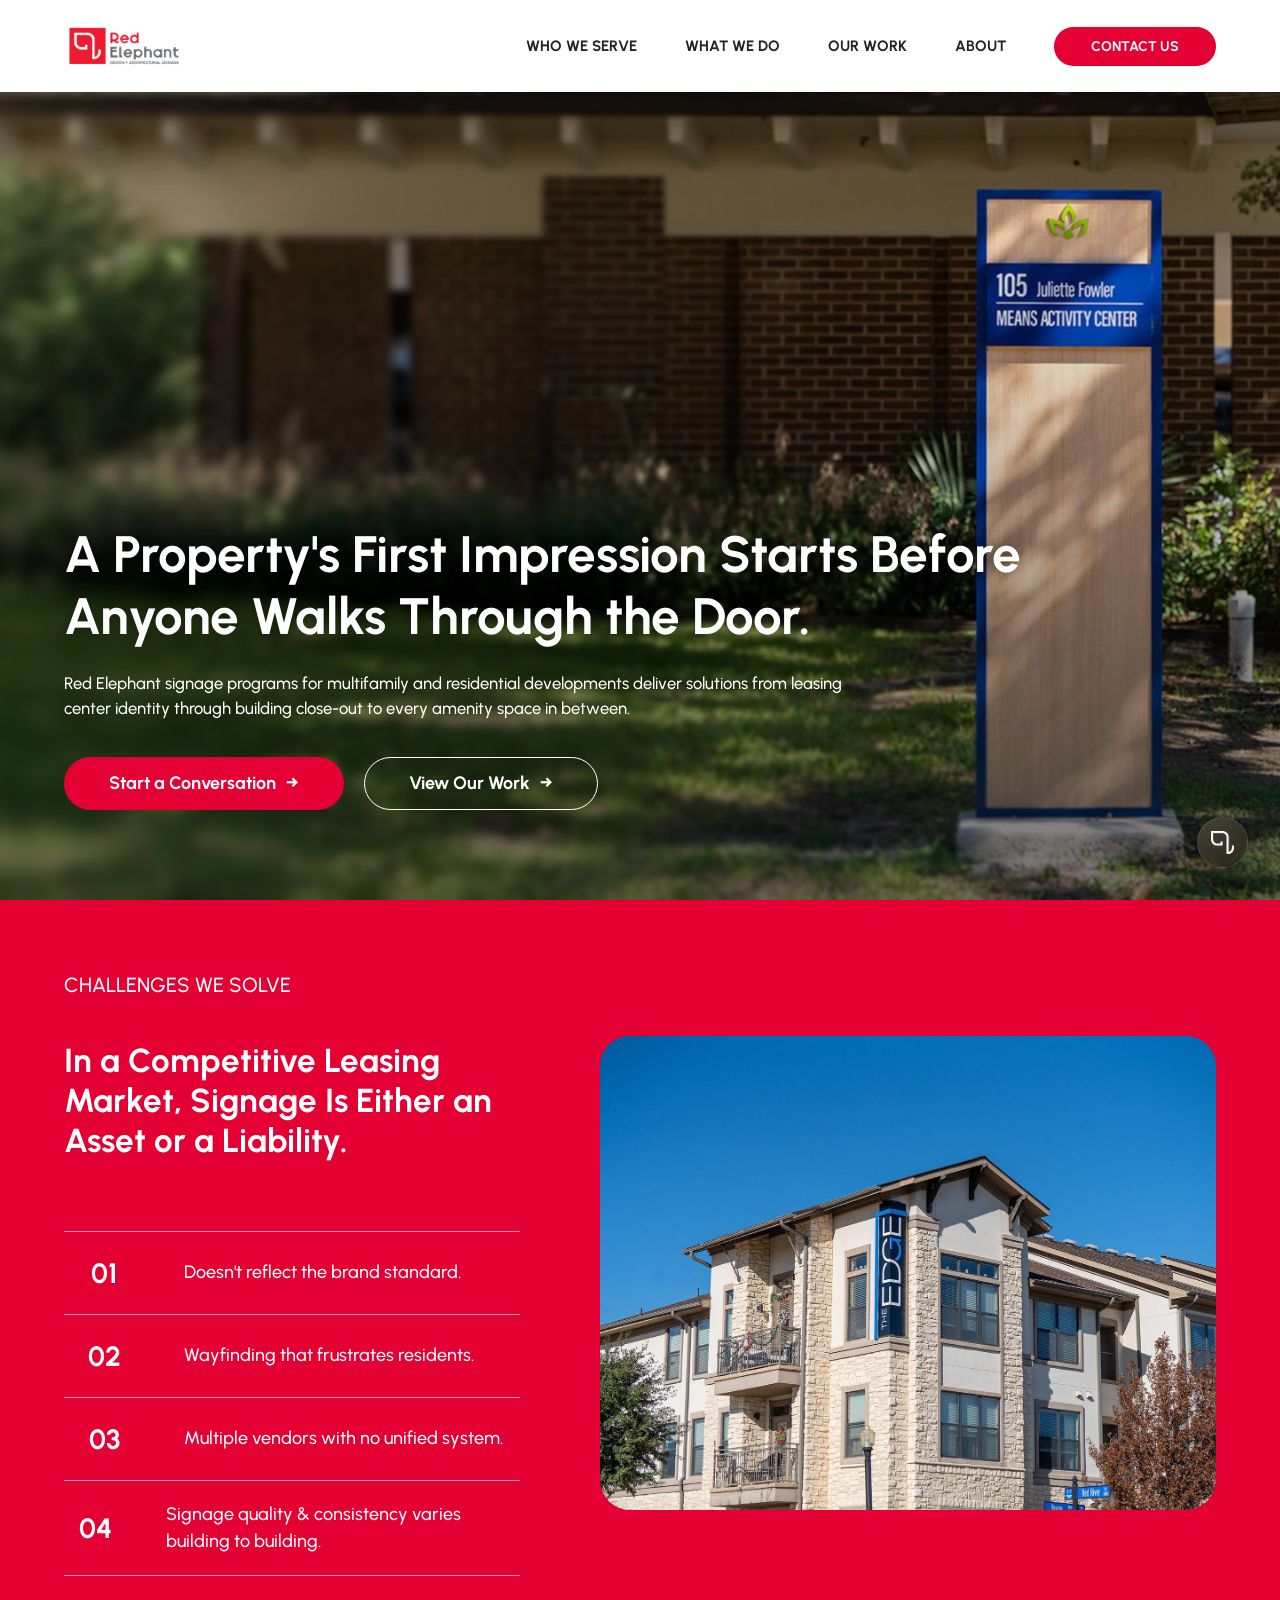
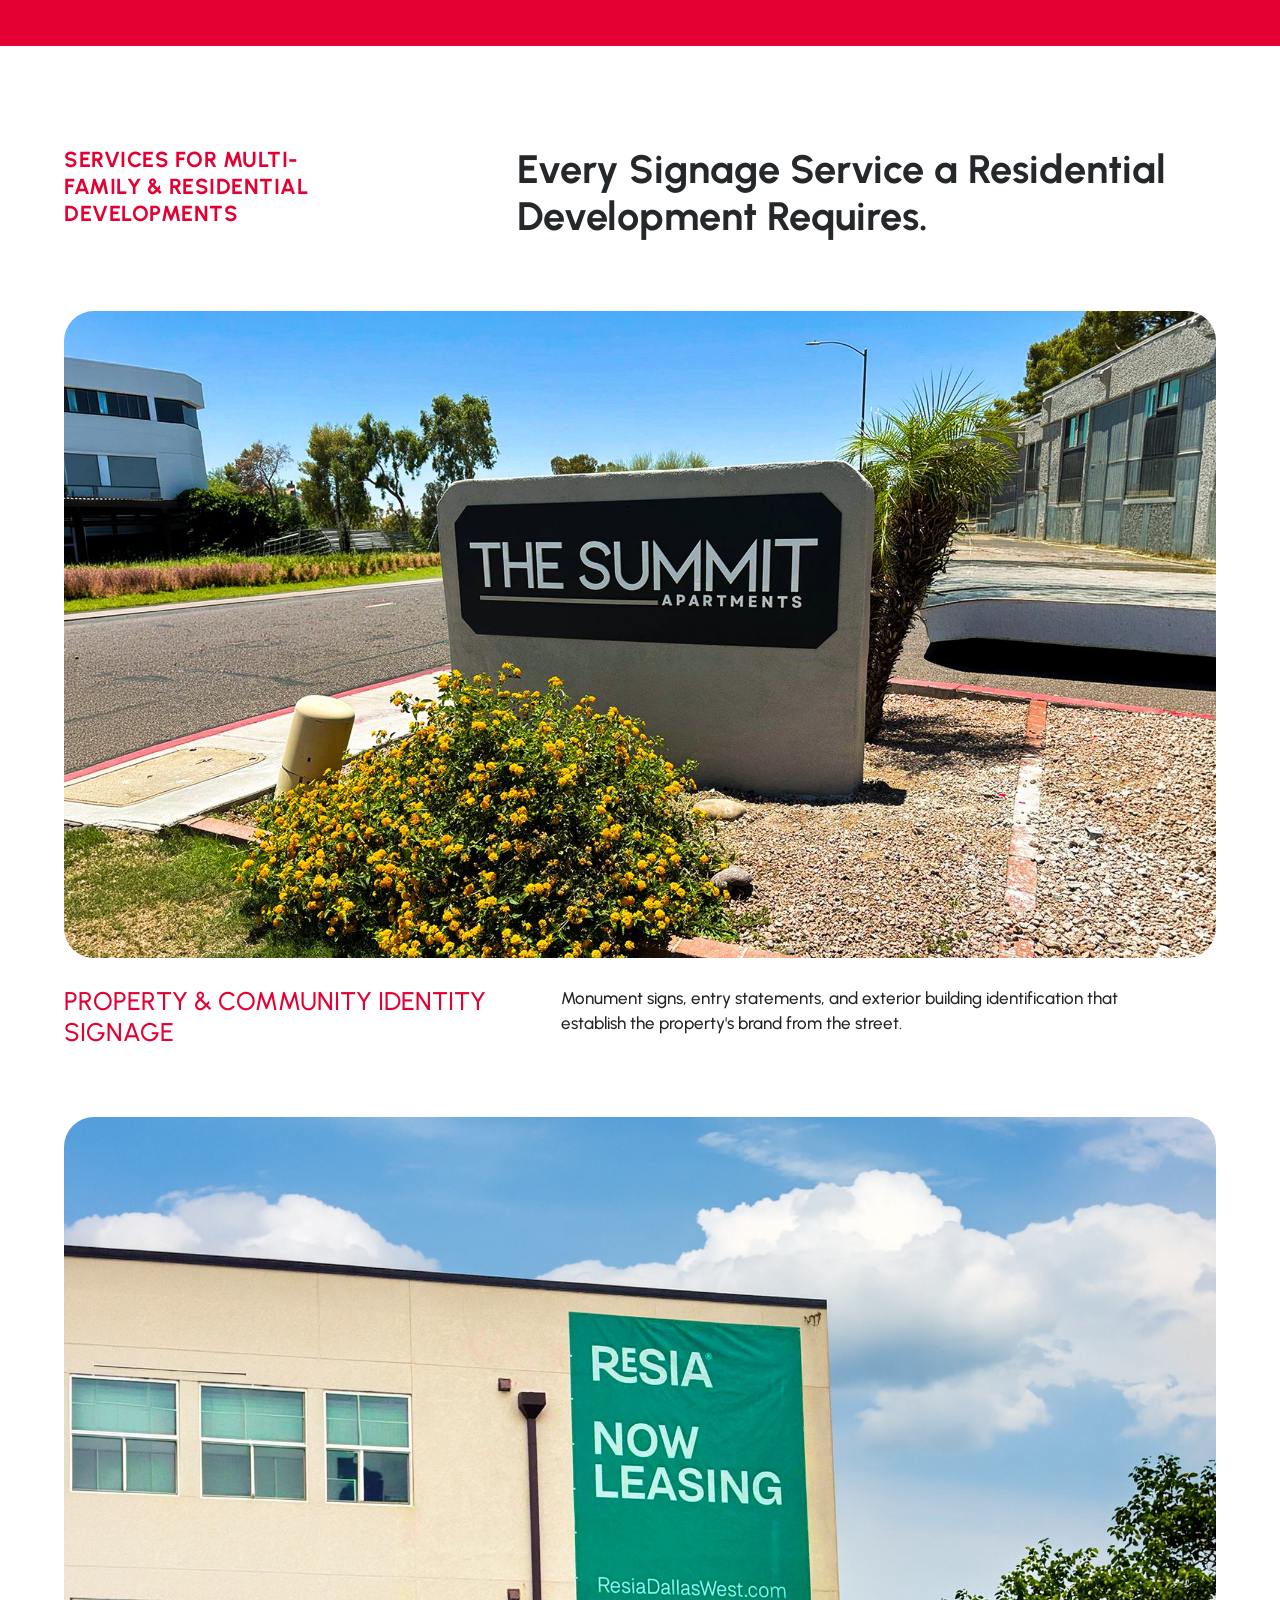
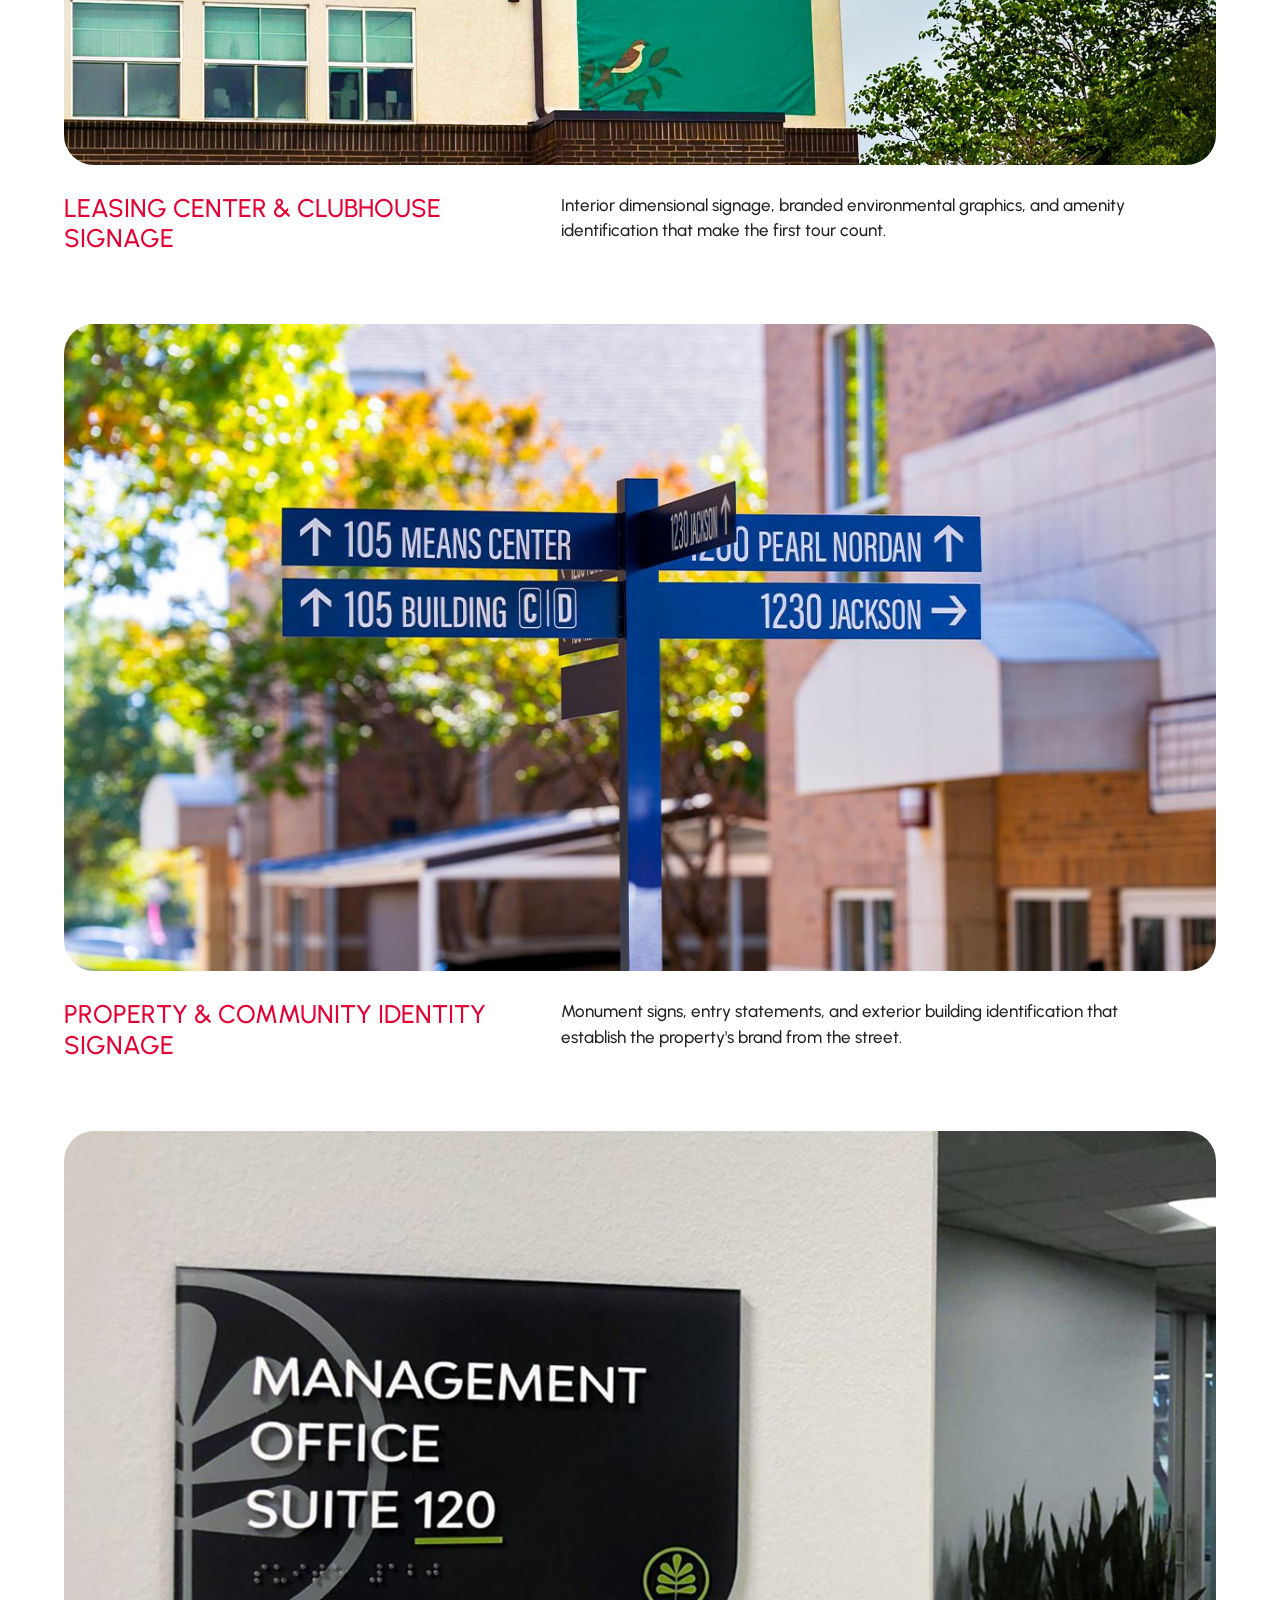
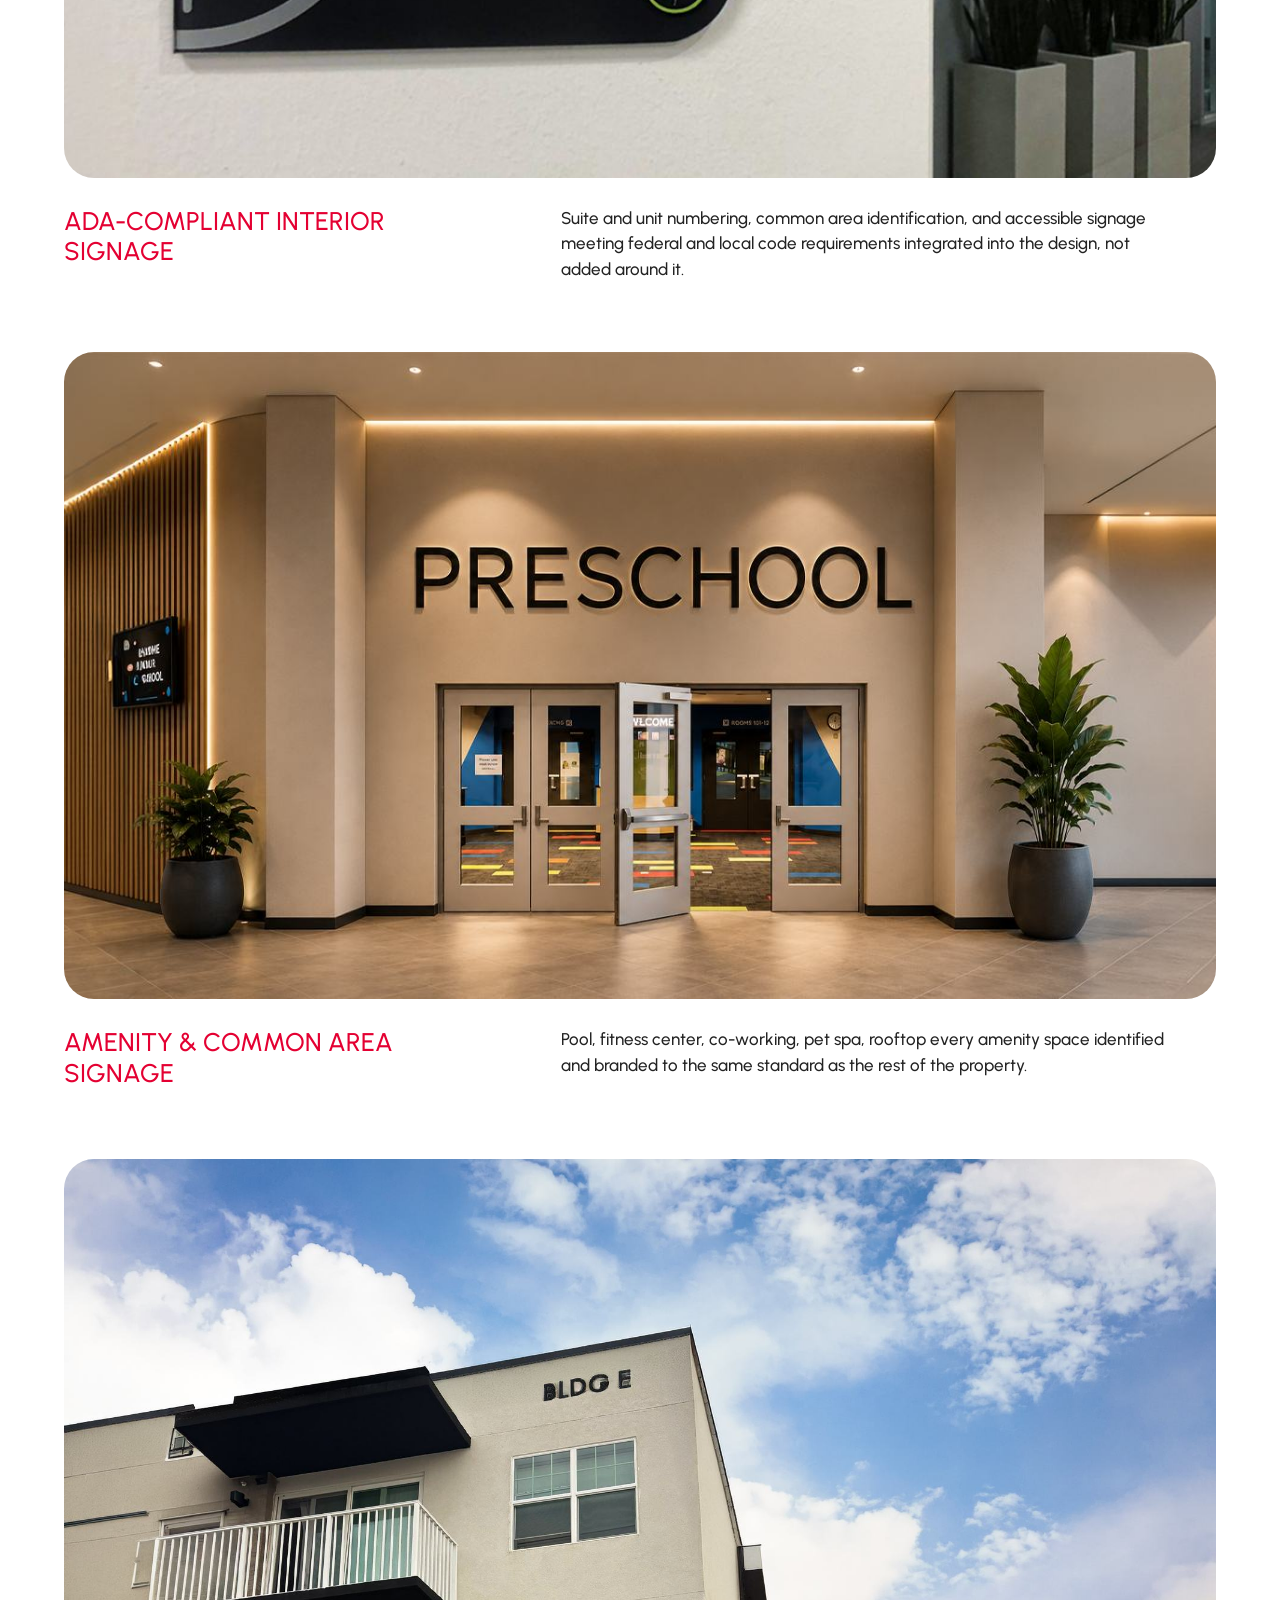
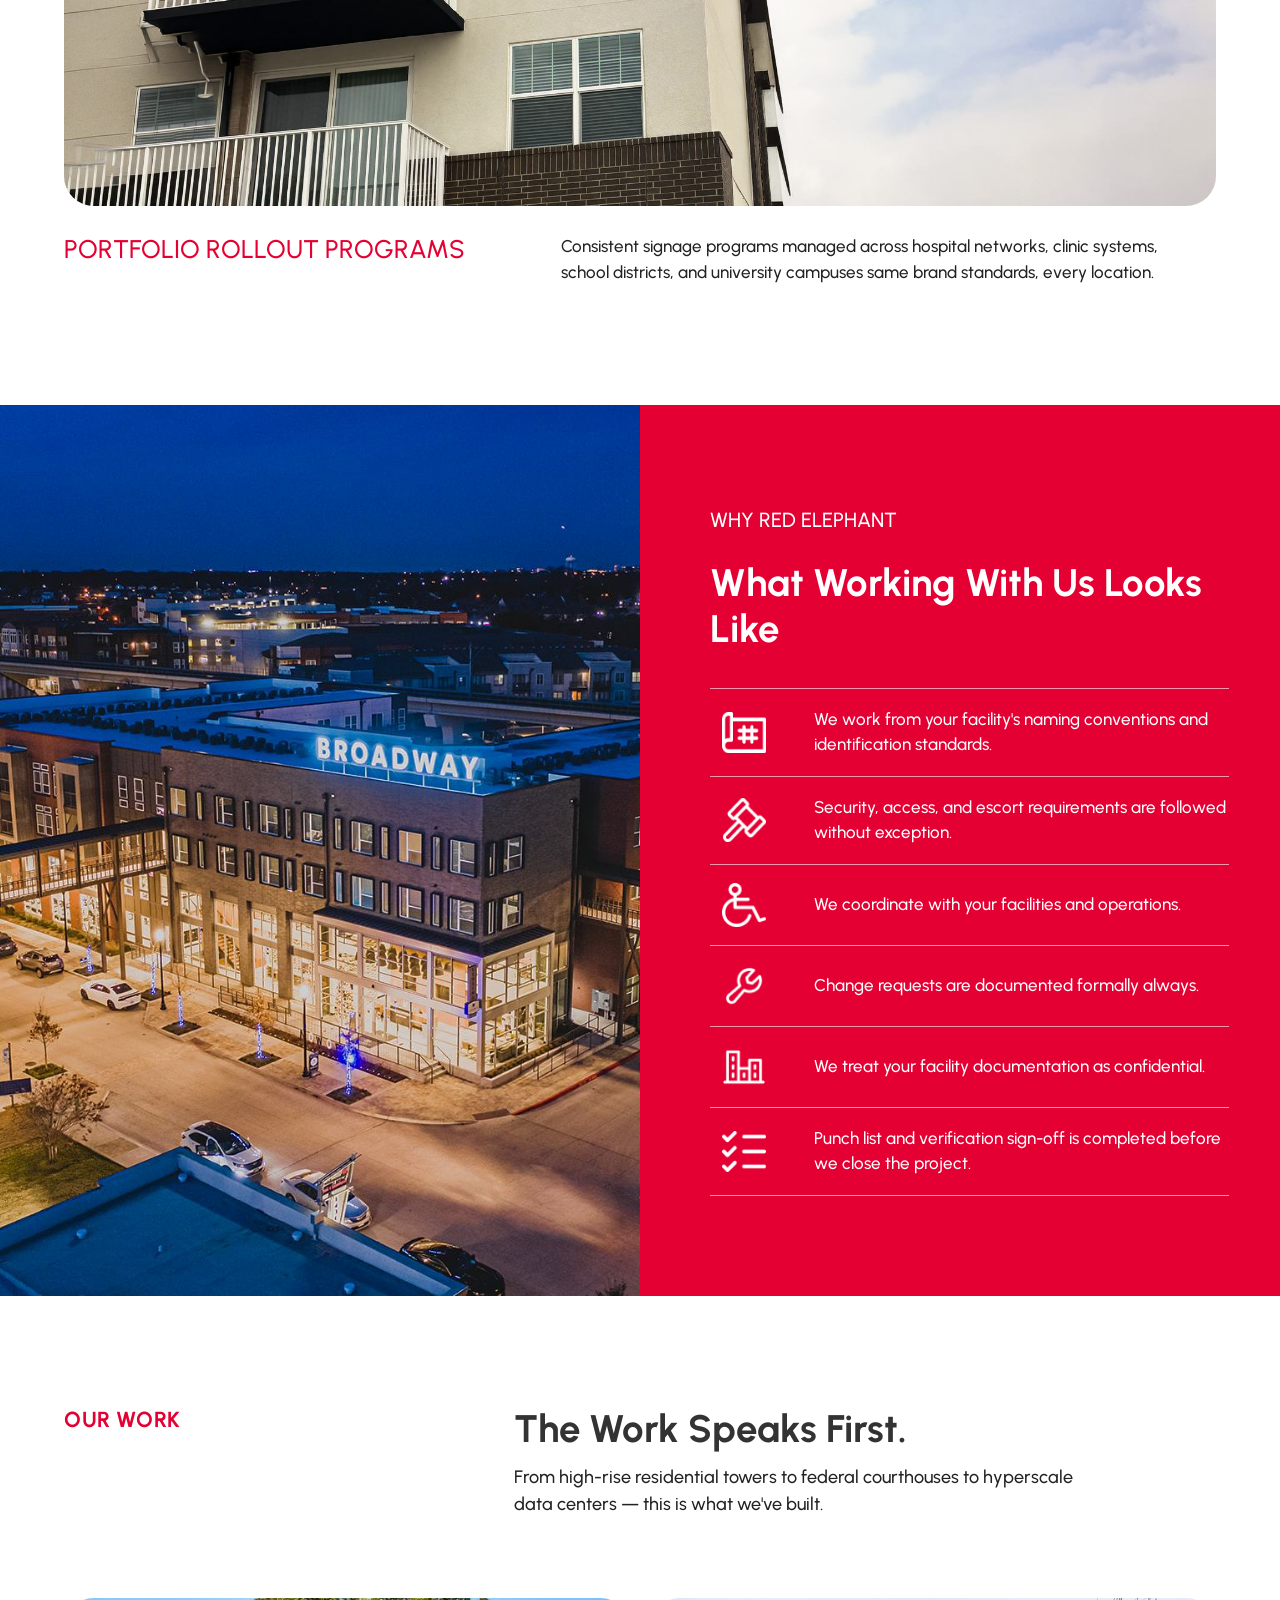
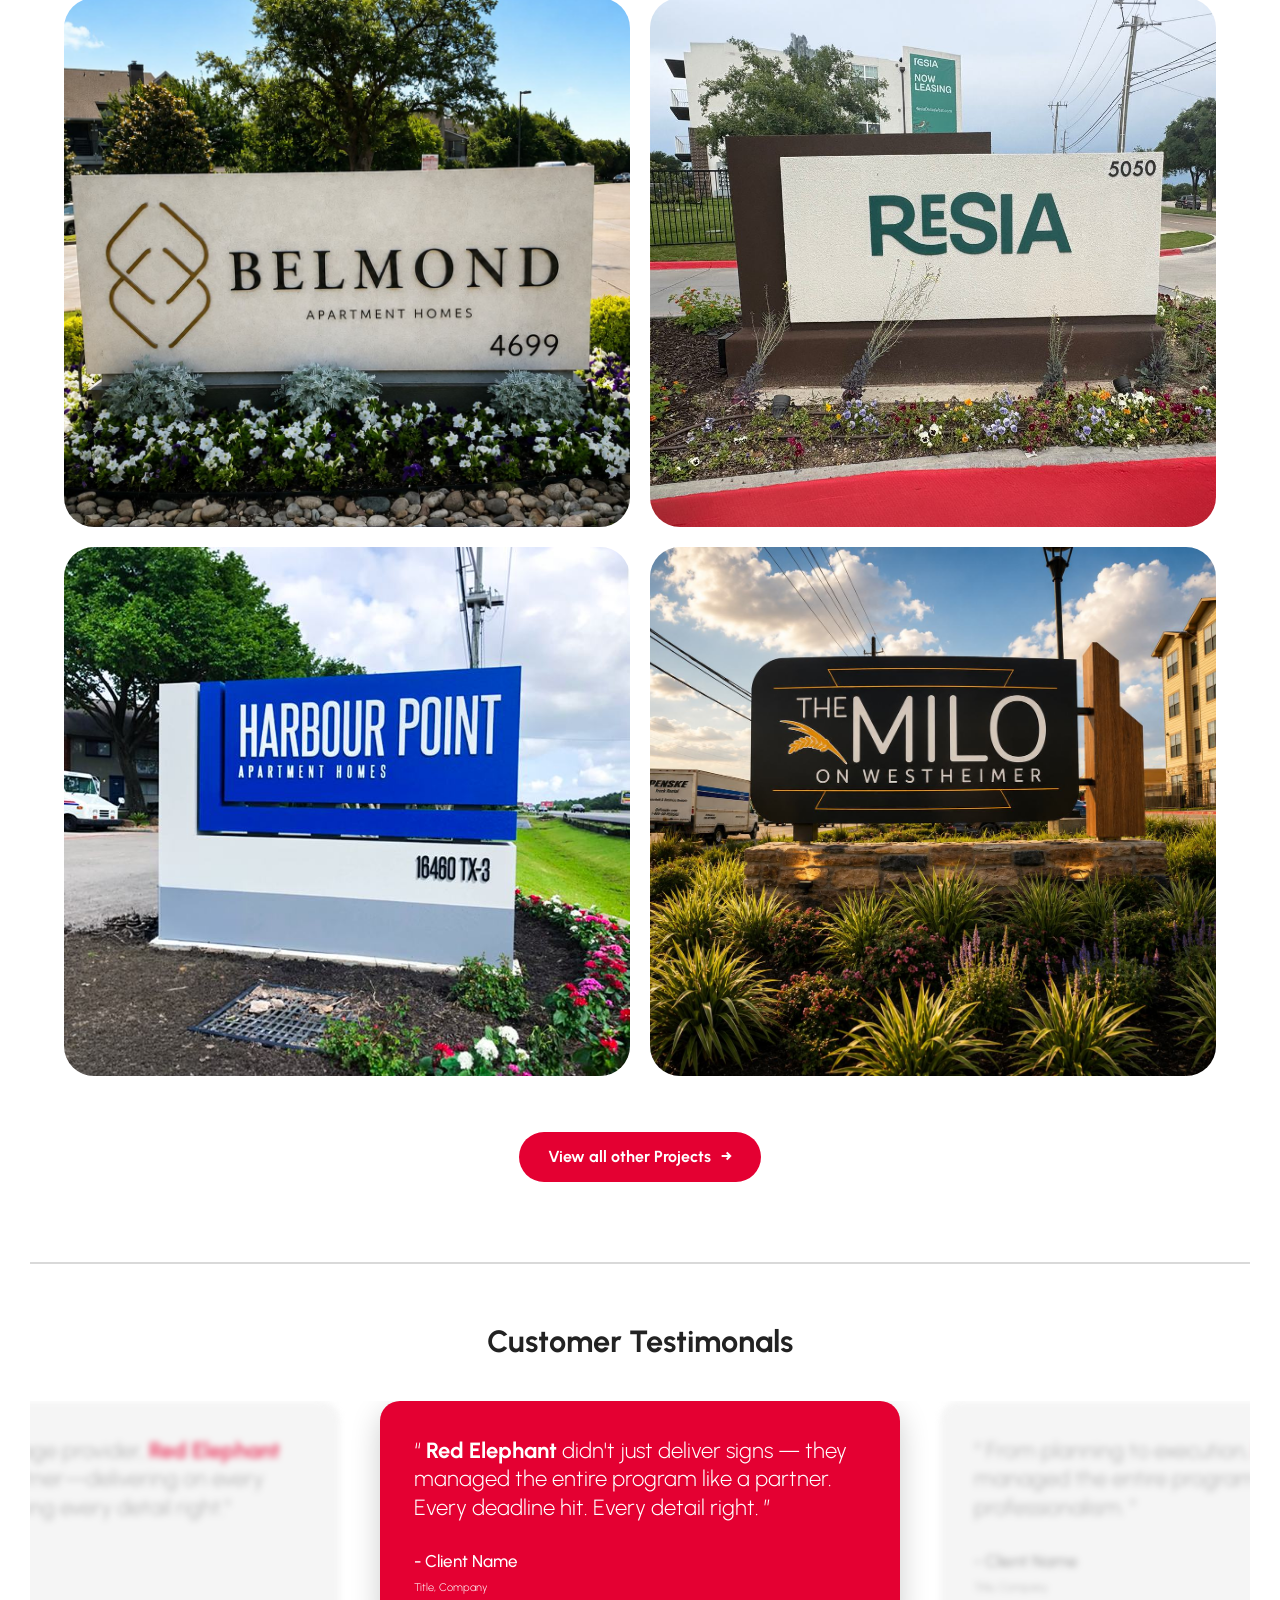
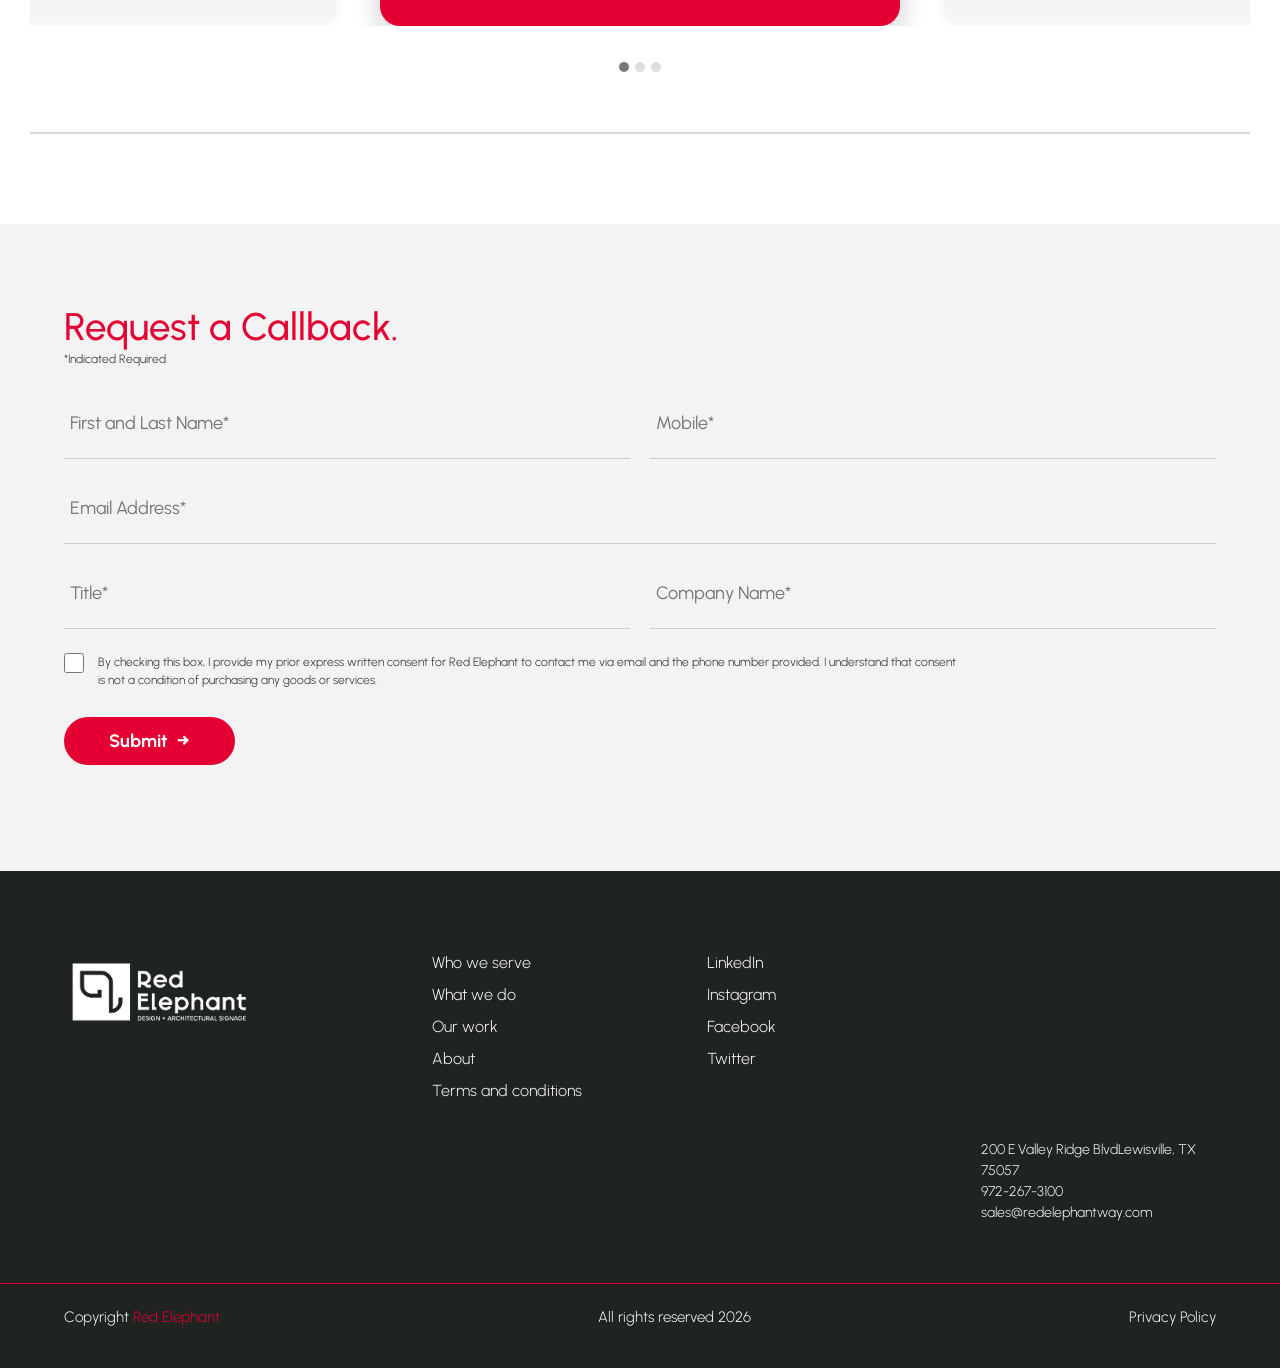
==== multifamily.html @ 4c9f0114 "first commit" ====
<!DOCTYPE html>
<html lang="en">
<head>
    <meta charset="UTF-8">
    <meta name="viewport" content="width=device-width, initial-scale=1.0">
    <title>Multi-Family &amp; Residential Signage | Red Elephant</title>
    <meta name="description" content="Red Elephant signage programs for multifamily and residential developments deliver solutions from leasing center identity through building close-out to every amenity space in between.">
    <link rel="preconnect" href="https://fonts.googleapis.com">
    <link rel="preconnect" href="https://fonts.gstatic.com" crossorigin>
    <!-- Fallback font (used until Urbane files are added in assets/fonts) -->
    <link href="https://fonts.googleapis.com/css2?family=Urbanist:wght@300;400;500;600;700&display=swap" rel="stylesheet">
    <link rel="stylesheet" href="assets/css/style.css">
</head>
<body>

    <!-- Header -->
    <header class="header" id="header">
        <div class="header__inner">
            <a href="multifamily.html" class="header__logo"><img src="assets/images/red_elephant_logo.png" alt="Red Elephant"></a>
            <button class="header__toggle" id="menuToggle" aria-label="Toggle menu" aria-expanded="false"><span></span><span></span><span></span></button>
            <nav class="nav" id="nav">
                <a href="#who-we-serve">Who we serve</a>
                <a href="#what-we-do">What we do</a>
                <a href="#our-work">Our work</a>
                <a href="#about">About</a>
                <a href="#contact" class="btn btn--primary btn--sm">Contact us</a>
            </nav>
        </div>
    </header>

    <main>
        <!-- Hero -->
        <section class="hero" id="who-we-serve">
            <div class="container hero__content">
                <h1>A Property's First Impression Starts Before Anyone Walks Through the Door.</h1>
                <p>Red Elephant signage programs for multifamily and residential developments deliver solutions from leasing center identity through building close-out to every amenity space in between.</p>
                <div class="hero__actions">
                    <a href="#contact" class="btn btn--primary">Start a Conversation <span class="arrow">&rarr;</span></a>
                    <a href="#our-work" class="btn btn--outline">View Our Work <span class="arrow">&rarr;</span></a>
                </div>
            </div>
        </section>

        <!-- Challenges -->
        <section class="challenges" id="about">
            <div class="container challenges__grid">
                <div class="challenges__text">
                    <span class="eyebrow">CHALLENGES WE SOLVE</span>
                    <h2>In a Competitive Leasing Market, Signage Is Either an Asset or a Liability.</h2>
                    <ul class="challenges__list">
                        <li><span>01</span><p>Doesn't reflect the brand standard.</p></li>
                        <li><span>02</span><p>Wayfinding that frustrates residents.</p></li>
                        <li><span>03</span><p>Multiple vendors with no unified system.</p></li>
                        <li><span>04</span><p>Signage quality &amp; consistency varies building to building.</p></li>
                    </ul>
                </div>
                <div class="challenges__img">
                    <img src="assets/images/challenges.jpeg" alt="Residential building with signage">
                </div>
            </div>
        </section>

        <!-- Services -->
        <section class="services" id="what-we-do">
            <div class="container">
                <div class="split-head split-head--services">
                    <span class="eyebrow eyebrow--red">SERVICES FOR MULTI-<br>FAMILY &amp; RESIDENTIAL<br>DEVELOPMENTS</span>
                    <h2>Every Signage Service a Residential<br>Development Requires.</h2>
                </div>

                <div class="services__list">
                    <article class="service">
                        <img src="assets/images/service-identity.jpeg" alt="Property and community identity signage">
                        <div class="service__info">
                            <h3>Property &amp; Community Identity Signage</h3>
                            <p>Monument signs, entry statements, and exterior building identification that establish the property's brand from the street.</p>
                        </div>
                    </article>
                    <article class="service">
                        <img src="assets/images/service-leasing.jpeg" alt="Leasing center and clubhouse signage">
                        <div class="service__info">
                            <h3>Leasing Center &amp; Clubhouse Signage</h3>
                            <p>Interior dimensional signage, branded environmental graphics, and amenity identification that make the first tour count.</p>
                        </div>
                    </article>
                    <article class="service">
                        <img src="assets/images/service-wayfinding.jpeg" alt="Wayfinding signage">
                        <div class="service__info">
                            <h3>Property &amp; Community Identity Signage</h3>
                            <p>Monument signs, entry statements, and exterior building identification that establish the property's brand from the street.</p>
                        </div>
                    </article>
                    <article class="service">
                        <img src="assets/images/service-ada.jpeg" alt="ADA-compliant interior signage">
                        <div class="service__info">
                            <h3>ADA-Compliant Interior Signage</h3>
                            <p>Suite and unit numbering, common area identification, and accessible signage meeting federal and local code requirements integrated into the design, not added around it.</p>
                        </div>
                    </article>
                    <article class="service">
                        <img src="assets/images/service-amenity.jpeg" alt="Amenity and common area signage">
                        <div class="service__info">
                            <h3>Amenity &amp; Common Area Signage</h3>
                            <p>Pool, fitness center, co-working, pet spa, rooftop every amenity space identified and branded to the same standard as the rest of the property.</p>
                        </div>
                    </article>
                    <article class="service">
                        <img src="assets/images/service-portfolio.jpeg" alt="Portfolio rollout programs">
                        <div class="service__info">
                            <h3>Portfolio Rollout Programs</h3>
                            <p>Consistent signage programs managed across hospital networks, clinic systems, school districts, and university campuses same brand standards, every location.</p>
                        </div>
                    </article>
                </div>
            </div>
        </section>

        <!-- Why Red Elephant -->
        <section class="why">
            <div class="why__img"><img src="assets/images/why-broadway.jpeg" alt="Broadway building at night"></div>
            <div class="why__content">
                <span class="eyebrow">WHY RED ELEPHANT</span>
                <h2>What Working With Us Looks Like</h2>
                <ul class="why__list">
                    <li>
                        <img src="assets/images/why_red_elephant/01_why_identification.png" alt="" class="why__icon">
                        <p>We work from your facility's naming conventions and identification standards.</p>
                    </li>
                    <li>
                        <img src="assets/images/why_red_elephant/02_why_security.png" alt="" class="why__icon">
                        <p>Security, access, and escort requirements are followed without exception.</p>
                    </li>
                    <li>
                        <img src="assets/images/why_red_elephant/03_why_coordinates.png" alt="" class="why__icon">
                        <p>We coordinate with your facilities and operations.</p>
                    </li>
                    <li>
                        <img src="assets/images/why_red_elephant/04_why_request.png" alt="" class="why__icon">
                        <p>Change requests are documented formally always.</p>
                    </li>
                    <li>
                        <img src="assets/images/why_red_elephant/05_why_confidential.png" alt="" class="why__icon">
                        <p>We treat your facility documentation as confidential.</p>
                    </li>
                    <li>
                        <img src="assets/images/why_red_elephant/06_why_list.png" alt="" class="why__icon">
                        <p>Punch list and verification sign-off is completed before we close the project.</p>
                    </li>
                </ul>
            </div>
        </section>

        <!-- Our Work -->
        <section class="work" id="our-work">
            <div class="container">
                <div class="split-head split-head--work">
                    <span class="eyebrow eyebrow--red">OUR WORK</span>
                    <div>
                        <h2>The Work Speaks First.</h2>
                        <p>From high-rise residential towers to federal courthouses to hyperscale data centers — this is what we've built.</p>
                    </div>
                </div>
                <div class="work__grid">
                    <img src="assets/images/work-belmond.jpeg" alt="Belmond Apartment Homes sign">
                    <img src="assets/images/work-resia.jpeg" alt="Resia monument sign">
                    <img src="assets/images/work-harbour-point.jpeg" alt="Harbour Point Apartment Homes sign">
                    <img src="assets/images/work-milo.jpeg" alt="The Milo on Westheimer sign">
                </div>
                <div class="center"><a href="#" class="btn btn--primary btn--sm">View all other Projects <span class="arrow">&rarr;</span></a></div>
            </div>
        </section>

        <!-- Testimonials -->
        <section class="testimonials">
            <div class="container">
                <h2>Customer Testimonals</h2>
            </div>
            <div class="slider" id="slider">
                <div class="slider__track" id="sliderTrack">
                    <div class="slide">
                        <p>“ <strong>Red Elephant</strong> didn't just deliver signs — they managed the entire program like a partner. Every deadline hit. Every detail right. ”</p>
                        <span class="slide__name">- Client Name</span><small>Title, Company</small>
                    </div>
                    <div class="slide">
                        <p>“ From planning to execution, <strong>Red Elephant</strong> managed the entire program with exceptional professionalism. ”</p>
                        <span class="slide__name">- Client Name</span><small>Title, Company</small>
                    </div>
                    <div class="slide">
                        <p>"More than a signage provider, <strong>Red Elephant</strong> was a trusted partner—delivering on every deadline and getting every detail right."</p>
                        <span class="slide__name">- Client Name</span><small>Title, Company</small>
                    </div>
                </div>
            </div>
            <div class="dots" id="dots"></div>
        </section>

        <!-- Contact -->
        <section class="contact" id="contact">
            <div class="container">
                <h2>Request a Callback.</h2>
                <small>*Indicated Required</small>
                <form id="callbackForm" novalidate>
                    <div class="field"><input type="text" name="name" placeholder="First and Last Name*" required></div>
                    <div class="field"><input type="tel" name="mobile" placeholder="Mobile*" required></div>
                    <div class="field field--full"><input type="email" name="email" placeholder="Email Address*" required></div>
                    <div class="field"><input type="text" name="title" placeholder="Title*" required></div>
                    <div class="field"><input type="text" name="company" placeholder="Company Name*" required></div>
                    <label class="consent field--full">
                        <input type="checkbox" name="consent" required>
                        <span>By checking this box, I provide my prior express written consent for Red Elephant to contact me via email and the phone number provided. I understand that consent is not a condition of purchasing any goods or services.</span>
                    </label>
                    <div class="field--full"><button type="submit" class="btn btn--primary">Submit <span class="arrow">&rarr;</span></button></div>
                    <p class="form-msg" id="formMsg" role="status"></p>
                </form>
            </div>
        </section>
    </main>

    <!-- Footer -->
    <footer class="footer">
        <div class="container footer__grid">
            <div><a href="multifamily.html"><img src="assets/images/red_elephant_logo_white.png" alt="Red Elephant" class="footer__logo"></a></div>
            <ul>
                <li><a href="#who-we-serve">Who we serve</a></li>
                <li><a href="#what-we-do">What we do</a></li>
                <li><a href="#our-work">Our work</a></li>
                <li><a href="#about">About</a></li>
                <li><a href="#">Terms and conditions</a></li>
            </ul>
            <ul>
                <li><a href="#">LinkedIn</a></li>
                <li><a href="#">Instagram</a></li>
                <li><a href="#">Facebook</a></li>
                <li><a href="#">Twitter</a></li>
            </ul>
            <div class="footer__map">
                <iframe title="Red Elephant location" loading="lazy" referrerpolicy="no-referrer-when-downgrade"
                    src="https://maps.google.com/maps?q=200+E+Valley+Ridge+Blvd,+Lewisville,+TX+75057&amp;z=15&amp;output=embed"></iframe>
                <p>200 E Valley Ridge BlvdLewisville, TX 75057<br>
                <a href="tel:9722673100">972-267-3100</a> <a href="mailto:sales@redelephantway.com">sales@redelephantway.com</a></p>
            </div>
        </div>
        <div class="footer__bar">
            <div class="container footer__bar-inner">
                <span>Copyright <em>Red Elephant</em></span>
                <span>All rights reserved 2026</span>
                <a href="#">Privacy Policy</a>
            </div>
        </div>
    </footer>

    <!-- Floating side icon -->
    <a href="#header" class="side-icon" aria-label="Back to top"><img src="assets/images/red_elephant_sideicon.png" alt=""></a>

    <script src="assets/js/main.js"></script>
</body>
</html>
---- assets/css/style.css ----
/* Put Urbane font files in assets/fonts/ (Urbane-Light/Medium/Bold .woff2) */
@font-face { font-family: "Urbane"; src: url("../fonts/Urbane-Light.woff2") format("woff2"); font-weight: 300; font-display: swap; }
@font-face { font-family: "Urbane"; src: url("../fonts/Urbane-Medium.woff2") format("woff2"); font-weight: 500; font-display: swap; }
@font-face { font-family: "Urbane"; src: url("../fonts/Urbane-Bold.woff2") format("woff2"); font-weight: 700; font-display: swap; }

:root {
    --primary: #E40032;
    --dark: #1f2421;
    --text: #222;
    --light-bg: #f3f3f3;
    --radius: 30px;
    --font-heading: "Urbane", "Urbanist", sans-serif;
    --font-body: "Urbane", "Urbanist", sans-serif;
    --header-h: 92px;
}

*, *::before, *::after { box-sizing: border-box; margin: 0; padding: 0; }
html { scroll-behavior: smooth; scroll-padding-top: var(--header-h); }
body { font-family: var(--font-body); font-weight: 300; color: var(--text); line-height: 1.5; background: #fff; }
img { max-width: 100%; display: block; }
a { color: inherit; text-decoration: none; }
ul { list-style: none; }
h1, h2, h3 { font-family: var(--font-heading); font-weight: 700; line-height: 1.2; }
h2 { font-size: clamp(28px, 3vw, 44px); }

.container { width: 100%; max-width: 1500px; margin: 0 auto; padding: 0 clamp(24px, 5vw, 96px); }
.center { text-align: center; margin-top: 56px; }
.eyebrow { display: block; font-family: var(--font-heading); font-weight: 500; font-size: clamp(18px, 1.6vw, 26px); text-transform: uppercase; color: #fff; }
.eyebrow--red { color: var(--primary); font-weight: 700; font-size: clamp(20px, 1.7vw, 26px); letter-spacing: 0.6px; }

/* Buttons */
.btn { display: inline-flex; align-items: center; gap: 10px; padding: 12px 44px; border-radius: 999px; font-weight: 700; font-size: 18px; border: 1.5px solid transparent; cursor: pointer; transition: .25s; font-family: var(--font-heading); }
.btn--primary { background: var(--primary); color: #fff; }
.btn--primary:hover { background: #b80028; }
.btn--outline { border-color: #fff; color: #fff; background: transparent; }
.btn--outline:hover { background: #fff; color: var(--primary); }
.btn--sm { padding: 8px 36px; font-size: 14px; text-transform: uppercase; }
.center .btn--sm { text-transform: none; font-size: 16px; padding: 12px 28px; }

/* Header */
.header { position: fixed; inset: 0 0 auto 0; height: var(--header-h); background: #fff; z-index: 100; box-shadow: 0 1px 8px rgba(0,0,0,.06); }
.header__inner { max-width: 1750px; height: 100%; margin: 0 auto; padding: 0 clamp(24px, 5vw, 96px); display: flex; align-items: center; justify-content: space-between; }
.header__logo img { height: 52px; width: auto; }
.nav { display: flex; align-items: center; gap: 48px; }
.nav a:not(.btn) { font-weight: 700; font-size: 15px; text-transform: uppercase; transition: color .2s; }
.nav a:not(.btn):hover { color: var(--primary); }
.header__toggle { display: none; background: none; border: 0; width: 32px; height: 24px; position: relative; cursor: pointer; }
.header__toggle span { position: absolute; left: 0; width: 100%; height: 3px; background: var(--dark); transition: .3s; }
.header__toggle span:nth-child(1) { top: 0; } .header__toggle span:nth-child(2) { top: 10px; } .header__toggle span:nth-child(3) { top: 20px; }
.header__toggle.open span:nth-child(1) { top: 10px; transform: rotate(45deg); }
.header__toggle.open span:nth-child(2) { opacity: 0; }
.header__toggle.open span:nth-child(3) { top: 10px; transform: rotate(-45deg); }

/* Hero */
.hero { min-height: 100vh; padding-top: var(--header-h); display: flex; align-items: flex-end; color: #fff;
    background: linear-gradient(180deg, rgba(0,0,0,.05) 30%, rgba(0,0,0,.55)), url("../images/hero.jpeg") center/cover no-repeat; }
.hero__content { padding-bottom: 90px; max-width: 1500px; }
.hero h1 { font-size: clamp(32px, 4vw, 64px); max-width: 960px; margin-bottom: 24px; text-shadow: 0 2px 12px rgba(0,0,0,.35); }
.hero p { font-size: clamp(16px, 1.3vw, 22px); font-weight: 500; max-width: 820px; margin-bottom: 36px; }
.hero__actions { display: flex; flex-wrap: wrap; gap: 20px; }

/* Challenges */
.challenges { background: var(--primary); color: #fff; padding: 70px 0; }
.challenges__grid { display: grid; grid-template-columns: 1fr 1.35fr; gap: 80px; align-items: center; }
.challenges h2 { margin: 40px 0 70px; font-size: clamp(28px, 2.6vw, 44px); }
.challenges__list li { display: flex; align-items: center; gap: 40px; padding: 20px 0; border-bottom: 1px solid rgba(255,255,255,.6); font-weight: 500; font-size: 18px; }
.challenges__list li:first-child { border-top: 1px solid rgba(255,255,255,.6); }
.challenges__list span { width: 80px; text-align: center; font-size: 28px; font-weight: 700; font-family: var(--font-heading); }
.challenges__img img { width: 100%; border-radius: var(--radius); aspect-ratio: 1.3; object-fit: cover; }

/* Section header */
.split-head { display: grid; grid-template-columns: 1fr 1.5fr; gap: 60px; margin-bottom: 70px; align-items: start; }
.split-head .eyebrow { line-height: 1.2; max-width: 320px; }
.split-head h2 { color: #333; }
.split-head p { margin-top: 12px; font-size: 18px; font-weight: 500; max-width: 600px; }
.split-head--services { grid-template-columns: minmax(280px, 1fr) 1.8fr; gap: clamp(40px, 5vw, 80px); }
.split-head--services .eyebrow { font-size: clamp(20px, 1.7vw, 25px); line-height: 1.25; max-width: none; letter-spacing: 0.5px; }
.split-head--services h2 { font-size: clamp(32px, 3.1vw, 48px); line-height: 1.2; color: #25282a; font-weight: 700; }

/* Services */
.services { padding: 100px 0 120px; }
.services__list { display: flex; flex-direction: column; gap: 70px; max-width: 1500px; margin: 0 auto; }
.service img { width: 100%; aspect-ratio: 1.78; object-fit: cover; border-radius: var(--radius); }
.service__info { display: grid; grid-template-columns: 1fr 1.5fr; gap: 60px; margin-top: 28px; align-items: start; }
.service__info h3 { font-weight: 500; font-size: clamp(22px, 2vw, 32px); text-transform: uppercase; color: var(--primary); max-width: 460px; }
.service__info p { font-weight: 500; font-size: 17px; max-width: 620px; }

/* Why */
.why { display: grid; grid-template-columns: 1fr 1fr; background: var(--primary); color: #fff; }
.why__img img { width: 100%; height: 100%; object-fit: cover; }
.why__content { padding: 100px 8% 100px 11%; }
.why__content h2 { margin: 24px 0 36px; }
.why__list li { display: flex; align-items: center; gap: 36px; padding: 18px 0; border-bottom: 1px solid rgba(255,255,255,.6); font-weight: 500; font-size: 17px; }
.why__list li:first-child { border-top: 1px solid rgba(255,255,255,.6); }
.why__list svg, .why__icon { width: 44px; height: 44px; flex: none; margin: 0 12px; object-fit: contain; }

/* Work */
.work { padding: 110px 0 80px; }
.split-head--work { grid-template-columns: 1fr 1.8fr; margin-bottom: 80px; }
.work__grid { display: grid; grid-template-columns: 1fr 1fr; gap: 20px; max-width: 1560px; margin: 0 auto; }
.work__grid img { width: 100%; aspect-ratio: 1.07; object-fit: cover; border-radius: var(--radius); transition: transform .4s; }
.work__grid img:hover { transform: scale(1.02); }

/* Testimonials */
.testimonials { padding: 30px 0 60px; border-top: 2px solid #d9d9d9; border-bottom: 2px solid #d9d9d9; margin: 0 30px; overflow: hidden; }
.testimonials h2 { text-align: center; font-size: clamp(26px, 2.4vw, 40px); margin: 30px 0 40px; }
.slider { overflow: hidden; }
.slider__track { position: relative; height: 280px; }
.slide { position: absolute; top: 0; left: 50%; width: min(520px, 86vw); margin-left: calc(min(520px, 86vw) / -2); padding: 36px 34px 28px; border-radius: 20px; background: #f1f1f1; color: #888; filter: blur(3px); opacity: .7; transition: transform .5s ease, opacity .5s, filter .5s, background .5s; }
.slide.active { background: var(--primary); color: #fff; filter: none; opacity: 1; box-shadow: 0 10px 30px rgba(0,0,0,.2); }
.slide p { font-size: 22px; font-weight: 300; line-height: 1.3; margin-bottom: 26px; }
.slide strong { font-weight: 700; }
.slide:not(.active) strong { color: var(--primary); }
.slide__name { display: block; font-weight: 500; font-size: 17px; }
.slide small { font-size: 11px; }
.dots { display: flex; justify-content: center; gap: 6px; margin-top: 36px; }
.dots button { width: 10px; height: 10px; border-radius: 50%; border: 0; background: #ddd; cursor: pointer; padding: 0; }
.dots button.active { background: #777; }

/* Contact */
.contact { background: var(--light-bg); padding: 80px 0 90px; margin-top: 90px; }
.contact h2 { color: var(--primary); font-weight: 500; font-size: clamp(32px, 3vw, 48px); }
.contact small { display: block; font-size: 12px; margin-bottom: 20px; }
.contact form { display: grid; grid-template-columns: 1fr 1fr; gap: 0 20px; max-width: 1450px; }
.field { border-bottom: 1px solid #ccc; margin-bottom: 14px; }
.field--full { grid-column: 1 / -1; }
.field input { width: 100%; padding: 24px 6px; border: 0; background: transparent; font: 400 18px var(--font-body); outline: none; }
.field:focus-within { border-color: var(--primary); }
.field.error { border-color: #e40032; border-bottom-width: 2px; }
.consent { display: flex; gap: 14px; align-items: flex-start; font-size: 12px; margin: 10px 0 28px; max-width: 900px; }
.consent input { width: 20px; height: 20px; flex: none; accent-color: var(--primary); }
.form-msg { grid-column: 1 / -1; margin-top: 16px; font-weight: 500; }
.form-msg.ok { color: #1a8a3c; } .form-msg.err { color: var(--primary); }

/* Footer */
.footer { background: var(--dark); color: #fff; padding-top: 80px; }
.footer__grid { display: grid; grid-template-columns: 1.4fr 1fr 1fr 1fr; gap: 40px; padding-bottom: 60px; }
.footer__logo { width: 190px; }
.footer li { margin-bottom: 8px; font-size: 16px; }
.footer a:hover { color: var(--primary); }
.footer__map iframe { display: block; width: 100%; max-width: 320px; height: 180px; border: 0; margin-bottom: 8px; filter: grayscale(1) invert(.9) contrast(1.1); }
.footer__map p { font-size: 14px; }
.footer__bar { border-top: 1px solid var(--primary); padding: 22px 0 40px; }
.footer__bar-inner { display: flex; justify-content: space-between; gap: 16px; flex-wrap: wrap; font-size: 15px; }
.footer__bar em { font-style: normal; color: var(--primary); }

/* Responsive */
@media (max-width: 1100px) {
    .nav { gap: 24px; }
    .challenges__grid, .why, .split-head, .split-head--work, .service__info { grid-template-columns: 1fr; gap: 30px; }
    .challenges h2 { margin: 20px 0 30px; }
    .why__content { padding: 60px 24px; }
    .footer__grid { grid-template-columns: 1fr 1fr; }
}
@media (max-width: 860px) {
    :root { --header-h: 72px; --radius: 20px; }
    .header__logo img { height: 42px; }
    .header__toggle { display: block; }
    .nav { position: absolute; top: var(--header-h); left: 0; right: 0; flex-direction: column; align-items: flex-start; gap: 20px; background: #fff; padding: 24px; box-shadow: 0 8px 12px rgba(0,0,0,.08); display: none; }
    .nav.open { display: flex; }
    .hero__content { padding-bottom: 50px; }
    .work__grid { grid-template-columns: 1fr; }
    .services { padding: 60px 0; } .work { padding: 70px 0 50px; }
    .contact form { grid-template-columns: 1fr; }
    .testimonials { margin: 0 12px; }
    .footer__grid { grid-template-columns: 1fr; }
    .challenges__list li, .why__list li { gap: 18px; }
}


/* Floating side icon */
.side-icon { position: fixed; right: clamp(16px, 2.5vw, 48px); bottom: clamp(16px, 2.5vw, 40px); width: clamp(48px, 4vw, 68px); height: clamp(48px, 4vw, 68px); border-radius: 50%; z-index: 90; display: flex; align-items: center; justify-content: center; background: linear-gradient(145deg, rgba(110,95,80,.55), rgba(30,25,20,.7)); -webkit-backdrop-filter: blur(14px); backdrop-filter: blur(14px); border: 1px solid rgba(255,255,255,.12); box-shadow: 0 8px 24px rgba(0,0,0,.25); transition: transform .25s; }
.side-icon img { width: 48%; height: 48%; object-fit: contain; }
.side-icon:hover { transform: translateY(-4px) scale(1.06); }



/* ===== Home page ===== */
.btn--normal { text-transform: none; font-size: 16px; padding: 12px 28px; }
.btn--block { width: 100%; justify-content: center; margin-top: 40px; }
.hero--home { background: linear-gradient(90deg, rgba(0,0,0,.35), rgba(0,0,0,0) 60%), url("../images/home-hero.jpeg") center/cover no-repeat; }
.hero--home h1 { max-width: 900px; }

/* Trust */
.trust { background: var(--primary); color: #fff; padding: 60px 0 40px; }
.trust__top { display: grid; grid-template-columns: 1fr 1.1fr; gap: 60px; align-items: center; padding-bottom: clamp(40px, 4vw, 64px); border-bottom: 1px solid rgba(255,255,255,.6); }
.trust__text h2 { margin-bottom: 18px; font-size: clamp(30px, 3vw, 46px); }
.trust__text p { font-weight: 500; max-width: 440px; }
.trust__stats { display: grid; grid-template-columns: repeat(3, auto); gap: 40px; align-items: start; }
.trust__stats strong { display: block; font-family: var(--font-heading); font-size: clamp(30px, 3vw, 46px); font-weight: 500; line-height: 1.2; }
.trust__stats span { display: block; font-weight: 500; font-size: 16px; max-width: 160px; }
.trust__label { text-align: center; margin: clamp(36px, 3.5vw, 56px) 0 20px; font-size: 14px; font-weight: 500; }
/* Partner logos marquee */
.marquee { --gap: clamp(48px, 6vw, 100px); overflow: hidden; -webkit-mask-image: linear-gradient(90deg, transparent, #000 8%, #000 92%, transparent); mask-image: linear-gradient(90deg, transparent, #000 8%, #000 92%, transparent); }
.marquee__track { display: flex; width: max-content; animation: marquee 28s linear infinite; }
.marquee:hover .marquee__track { animation-play-state: paused; }
.marquee__group { display: flex; align-items: center; flex: none; gap: var(--gap); padding-right: var(--gap); }
.marquee__group li { display: flex; align-items: center; flex: none; }
.marquee__group img { height: clamp(24px, 2.4vw, 38px); width: auto; max-width: 180px; object-fit: contain; }
@keyframes marquee { to { transform: translateX(-50%); } }
@media (prefers-reduced-motion: reduce) { .marquee__track { animation: none; } }

/* Who we serve */
.serve { padding: 100px 0 110px; }
.serve .split-head h2, .what h2, .culture h2 { color: var(--dark); }
.split-head p { font-weight: 500; }
.serve__grid { display: grid; grid-template-columns: repeat(3, 1fr); gap: 28px; }
.card { position: relative; display: flex; flex-direction: column; border-radius: var(--radius); overflow: hidden; background: var(--primary); color: #fff; transition: transform .3s, box-shadow .3s; }
.card:hover { transform: translateY(-6px); box-shadow: 0 14px 30px rgba(0,0,0,.18); }
.card img { width: 100%; aspect-ratio: 1.28; object-fit: cover; }
.card__arrow { position: absolute; top: 22px; right: 22px; width: 42px; height: 42px; background: #fff; color: var(--dark); display: grid; place-items: center; font-size: 22px; font-weight: 700; transition: .25s; }
.card:hover .card__arrow { background: var(--dark); color: #fff; }
.card__body { padding: 22px 26px 28px; }
.card__body h3 { font-weight: 500; font-size: clamp(26px, 2.4vw, 36px); line-height: 1.2; margin-bottom: 10px; max-width: 300px; }
.card__body p { font-weight: 400; font-size: clamp(16px, 1.15vw, 18px); line-height: 1.45; max-width: 320px; opacity: 0.92; }

/* What we do */
.what { background: var(--light-bg); padding: 90px 0; }
.what__grid { display: grid; grid-template-columns: 1fr 1.5fr; position: relative; gap: 0; }
.what__text { position: sticky; top: calc(var(--header-h) + 30px); align-self: start; padding: 20px 60px 20px 0; border-right: 2px solid #c9c9c9; }
.what__text h2 { margin: 20px 0 24px; font-size: clamp(30px, 2.8vw, 44px); }
.what__text p { font-weight: 500; max-width: 340px; margin-bottom: 28px; }
.what__list { display: flex; flex-direction: column; padding-left: 60px; }
.what__item { position: sticky; top: calc(var(--header-h) + 30px); margin-bottom: 28vh; background: #fff; border-radius: var(--radius); padding: 22px 28px 28px; box-shadow: 0 -8px 24px rgba(0,0,0,.06); }
.what__item:nth-child(2) { top: calc(var(--header-h) + 50px); }
.what__item:nth-child(3) { top: calc(var(--header-h) + 70px); }
.what__item:nth-child(4) { top: calc(var(--header-h) + 90px); margin-bottom: 0; }
.what__head { display: flex; align-items: center; justify-content: space-between; padding-bottom: 12px; border-bottom: 1px solid var(--primary); }
.what__head h3 { font-weight: 300; font-size: clamp(22px, 1.8vw, 28px); color: var(--primary); }
.what__head img { width: 40px; height: 40px; mix-blend-mode: multiply; }
.what__item p { font-weight: 500; font-size: 15px; max-width: 520px; padding: 30px 0 34px; border-bottom: 1px solid rgba(228,0,50,.35); }

/* Culture */
.culture { padding: 70px 0 90px; border-top: 1px solid #999; }
.split-head--culture { grid-template-columns: 1fr 1fr; margin-bottom: 70px; }
.culture .eyebrow { max-width: none; margin-bottom: 12px; }
.culture__text p + p { margin-top: 20px; }
.culture__text p { font-weight: 500; font-size: 16px; }
.culture__gallery { display: grid; grid-template-columns: 1fr 1.05fr 1.4fr 1.05fr 1fr; gap: 14px; padding: 0 12px; align-items: center; }
.culture__col { display: flex; flex-direction: column; gap: 14px; }
.culture__col img { width: 100%; height: auto; object-fit: cover; border-radius: var(--radius); }
.culture__col--s img { aspect-ratio: auto; }
.culture__col--l { transform: translateY(clamp(20px, 3vw, 48px)); }
.culture__col--l img { aspect-ratio: auto; }

/* Why (home) */
.why-home { background: var(--primary); color: #fff; padding: 50px 0 40px; }
.why-home__top { display: grid; grid-template-columns: 1fr 1fr; gap: 60px; align-items: center; }
.why-home__top h2 { margin-top: 16px; font-size: clamp(30px, 2.8vw, 44px); max-width: 460px; }
.why-home__top img { width: 100%; max-width: 580px; margin-left: auto; aspect-ratio: 1.9; object-fit: cover; border-radius: var(--radius); }
.why-home__cards { display: grid; grid-template-columns: repeat(3, 1fr); gap: 36px; margin-top: 30px; }
.why-card { display: flex; align-items: center; gap: 24px; background: #fff; color: var(--dark); border-radius: var(--radius); padding: 28px 32px; }
.why-card span { font-size: 80px; font-weight: 300; line-height: 1; color: rgba(228,0,50,.7); }
.why-card strong { font-size: 20px; font-weight: 700; display: block; }
.why-card p { font-weight: 500; font-size: 16px; line-height: 1.3; }

@media (max-width: 1100px) {
    .trust__top, .why-home__top, .what__grid, .split-head--culture { grid-template-columns: 1fr; gap: 30px; }
    .trust__stats { grid-template-columns: repeat(3, 1fr); gap: 20px; }
    .serve__grid { grid-template-columns: repeat(2, 1fr); }
    .what__text { position: static; border-right: 0; padding: 0; }
    .what__list { padding-left: 0; }
    .why-home__top img { margin: 0; max-width: 100%; }
    .why-home__cards { grid-template-columns: 1fr; gap: 20px; }
    .culture__gallery { grid-template-columns: repeat(3, 1fr); }
    .culture__col--l { transform: none; }
}
@media (max-width: 640px) {
    .serve__grid, .culture__gallery { grid-template-columns: 1fr; }
    .trust__stats { grid-template-columns: 1fr; }
    .serve { padding: 60px 0; } .what { padding: 60px 0; }
}
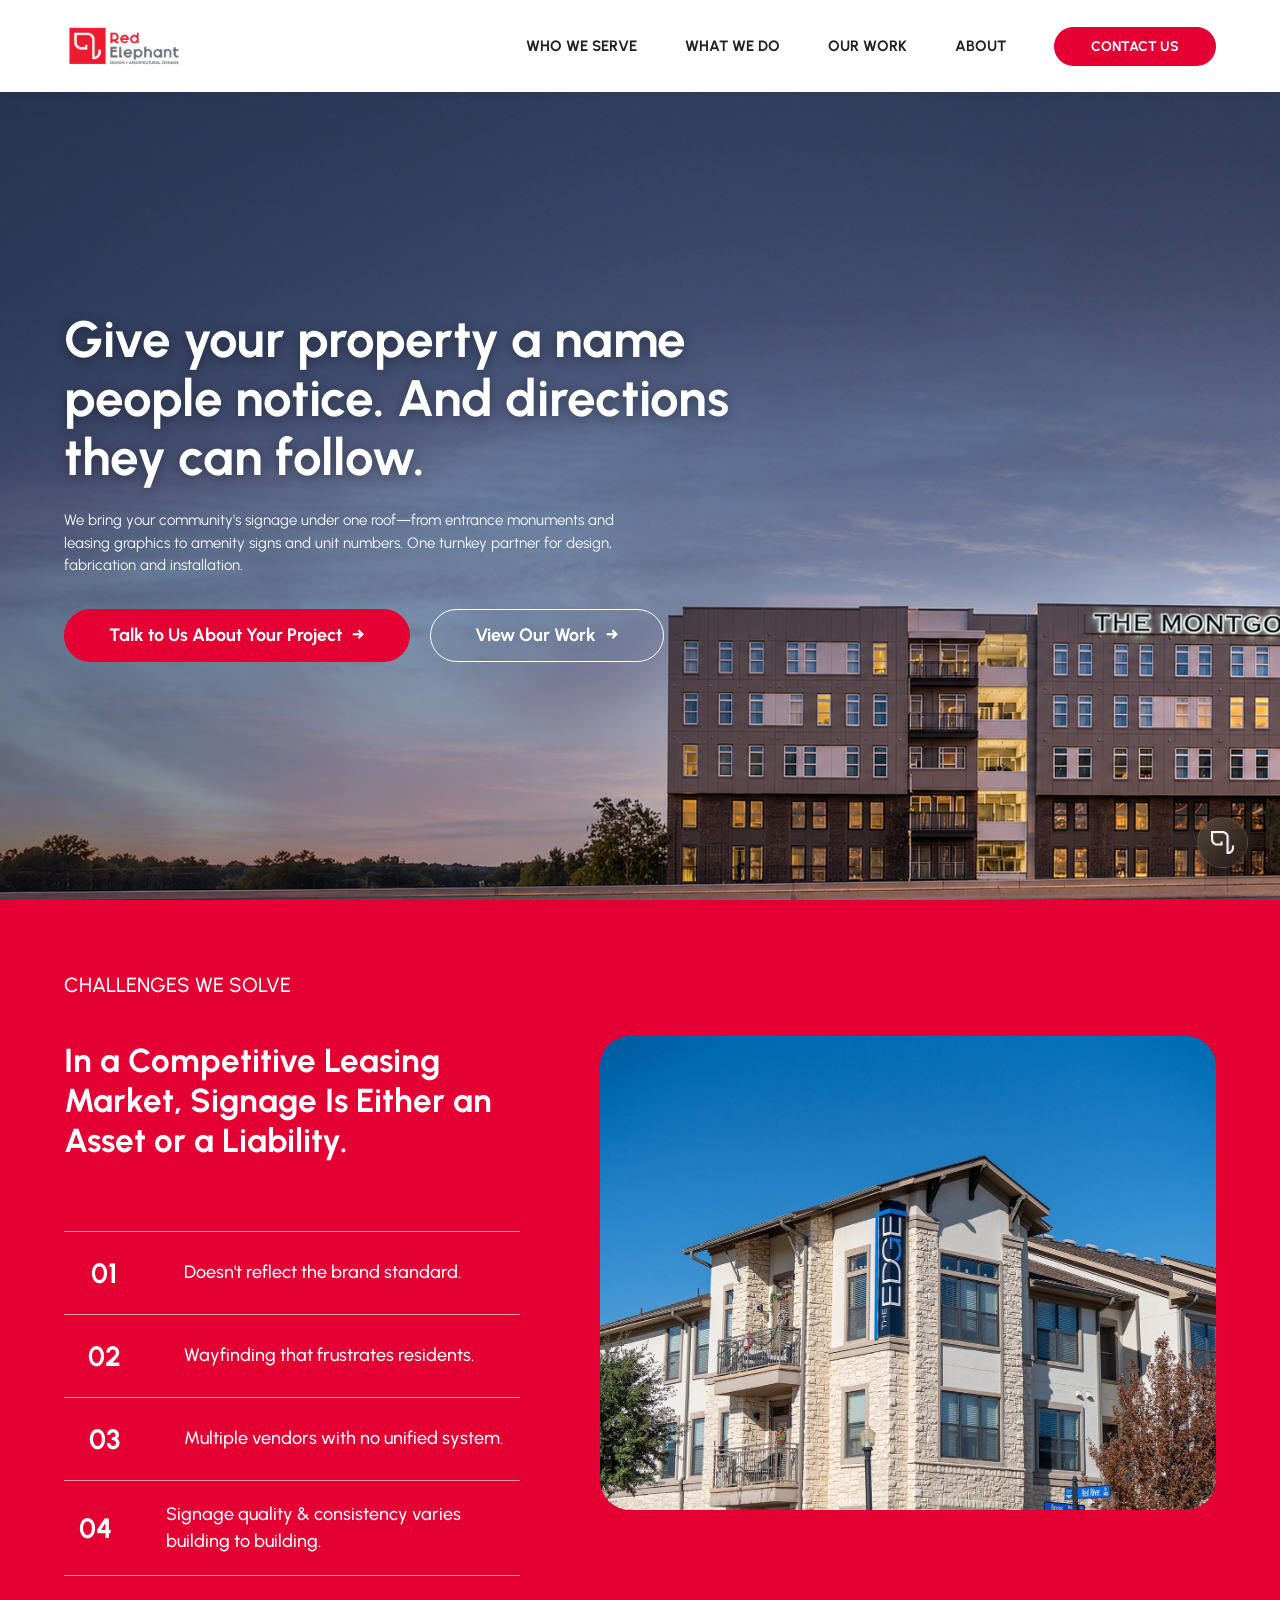
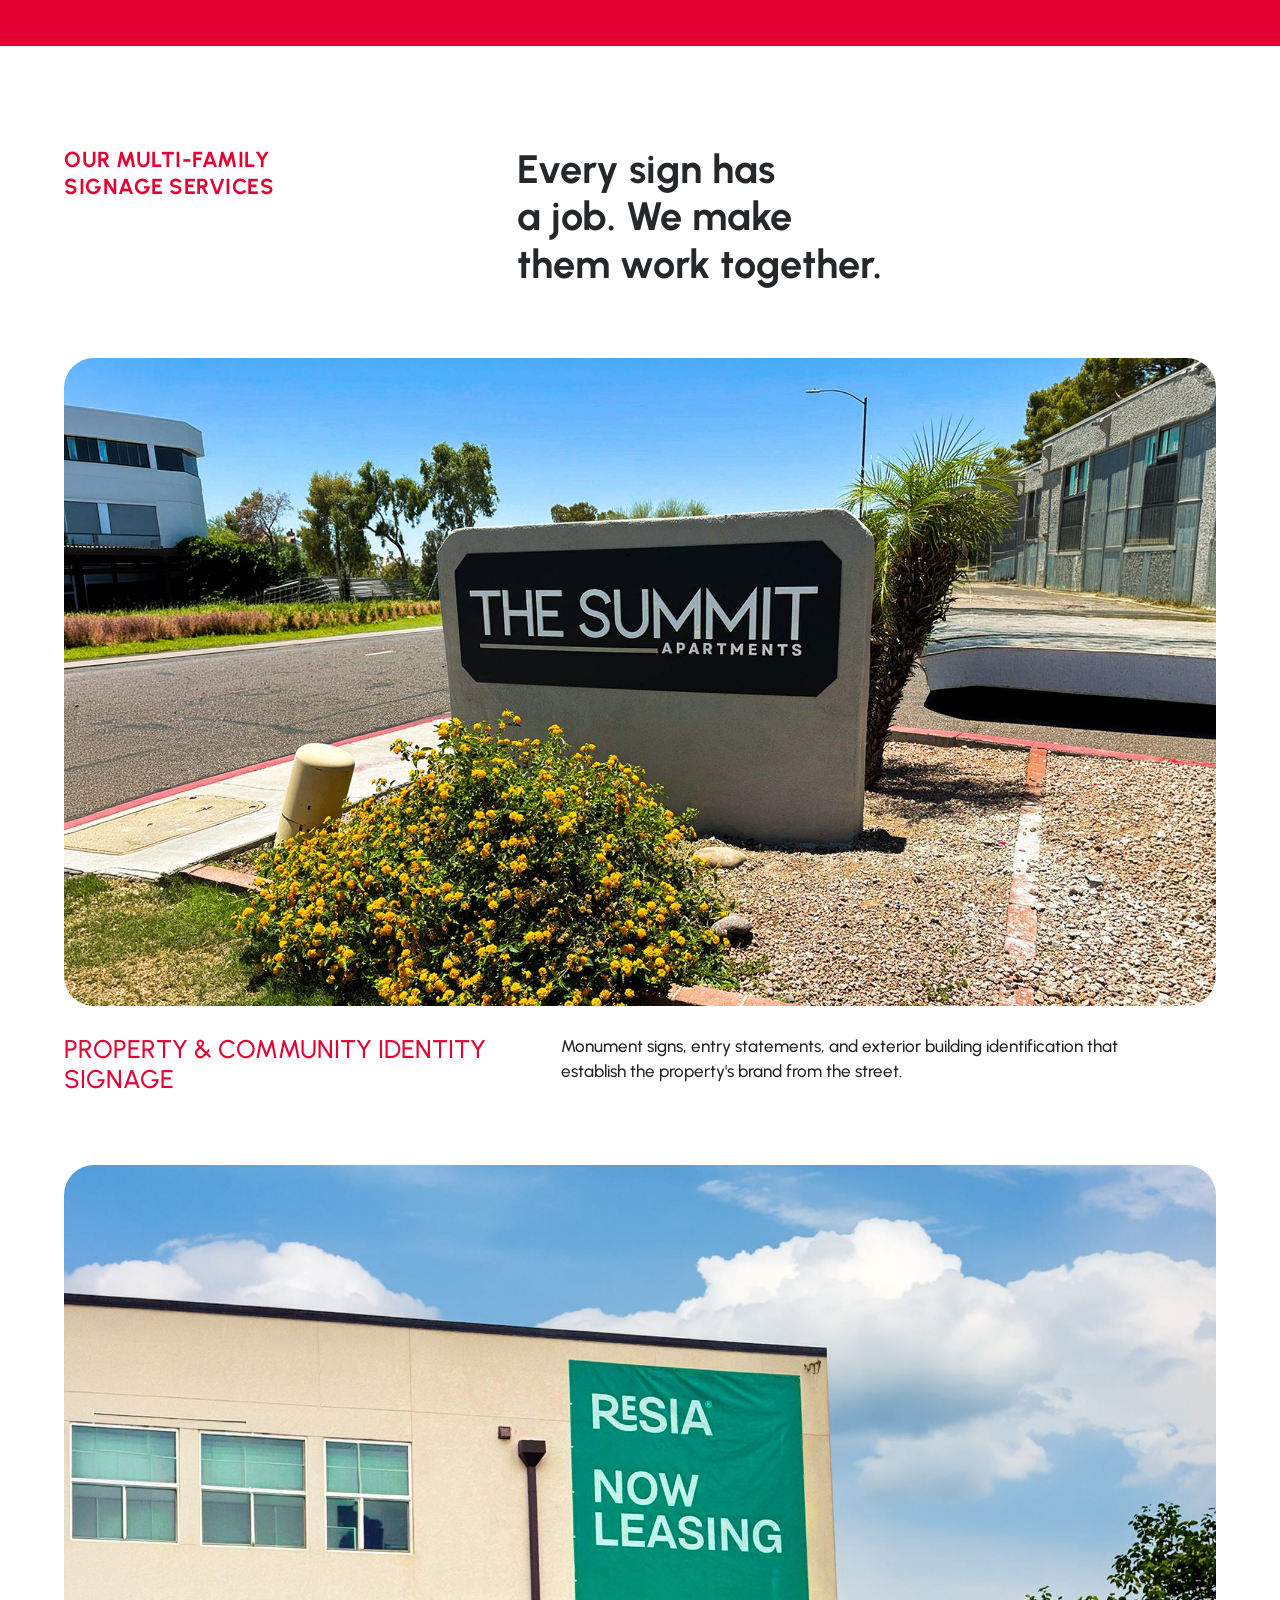
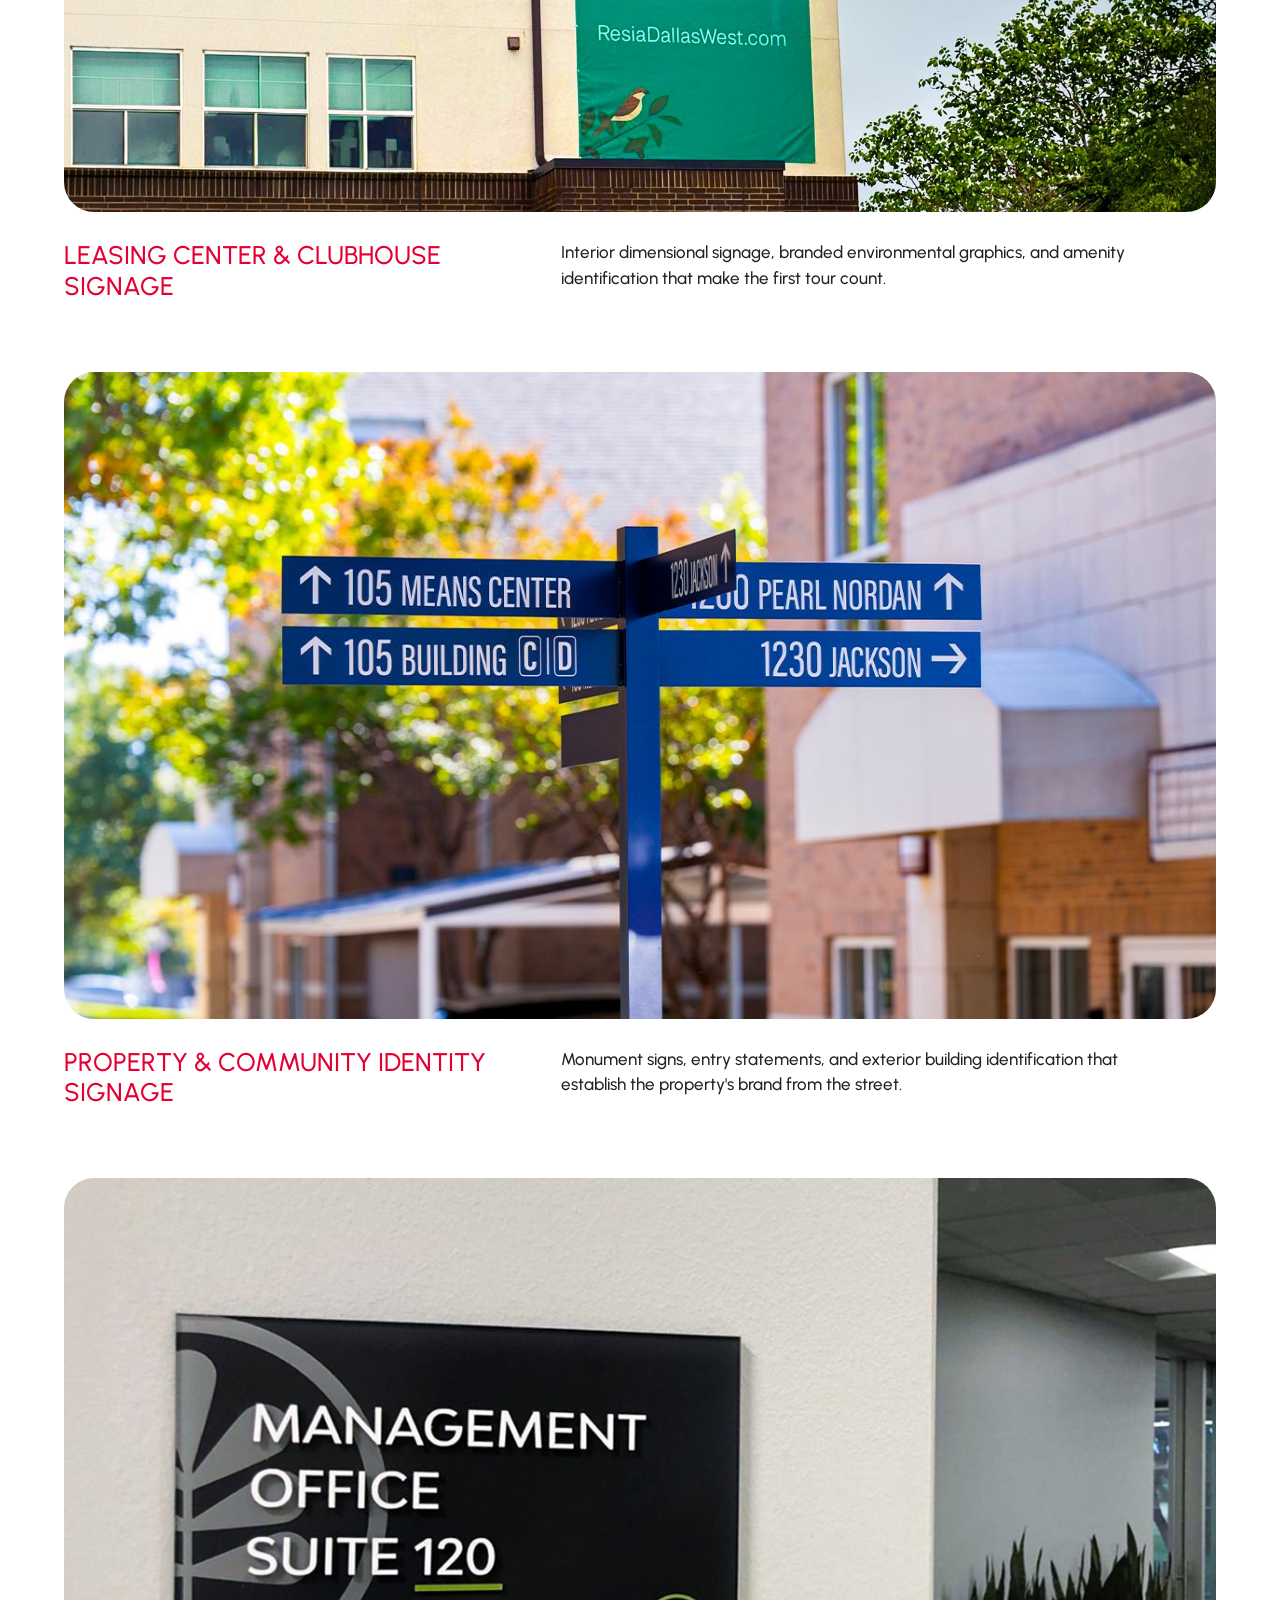
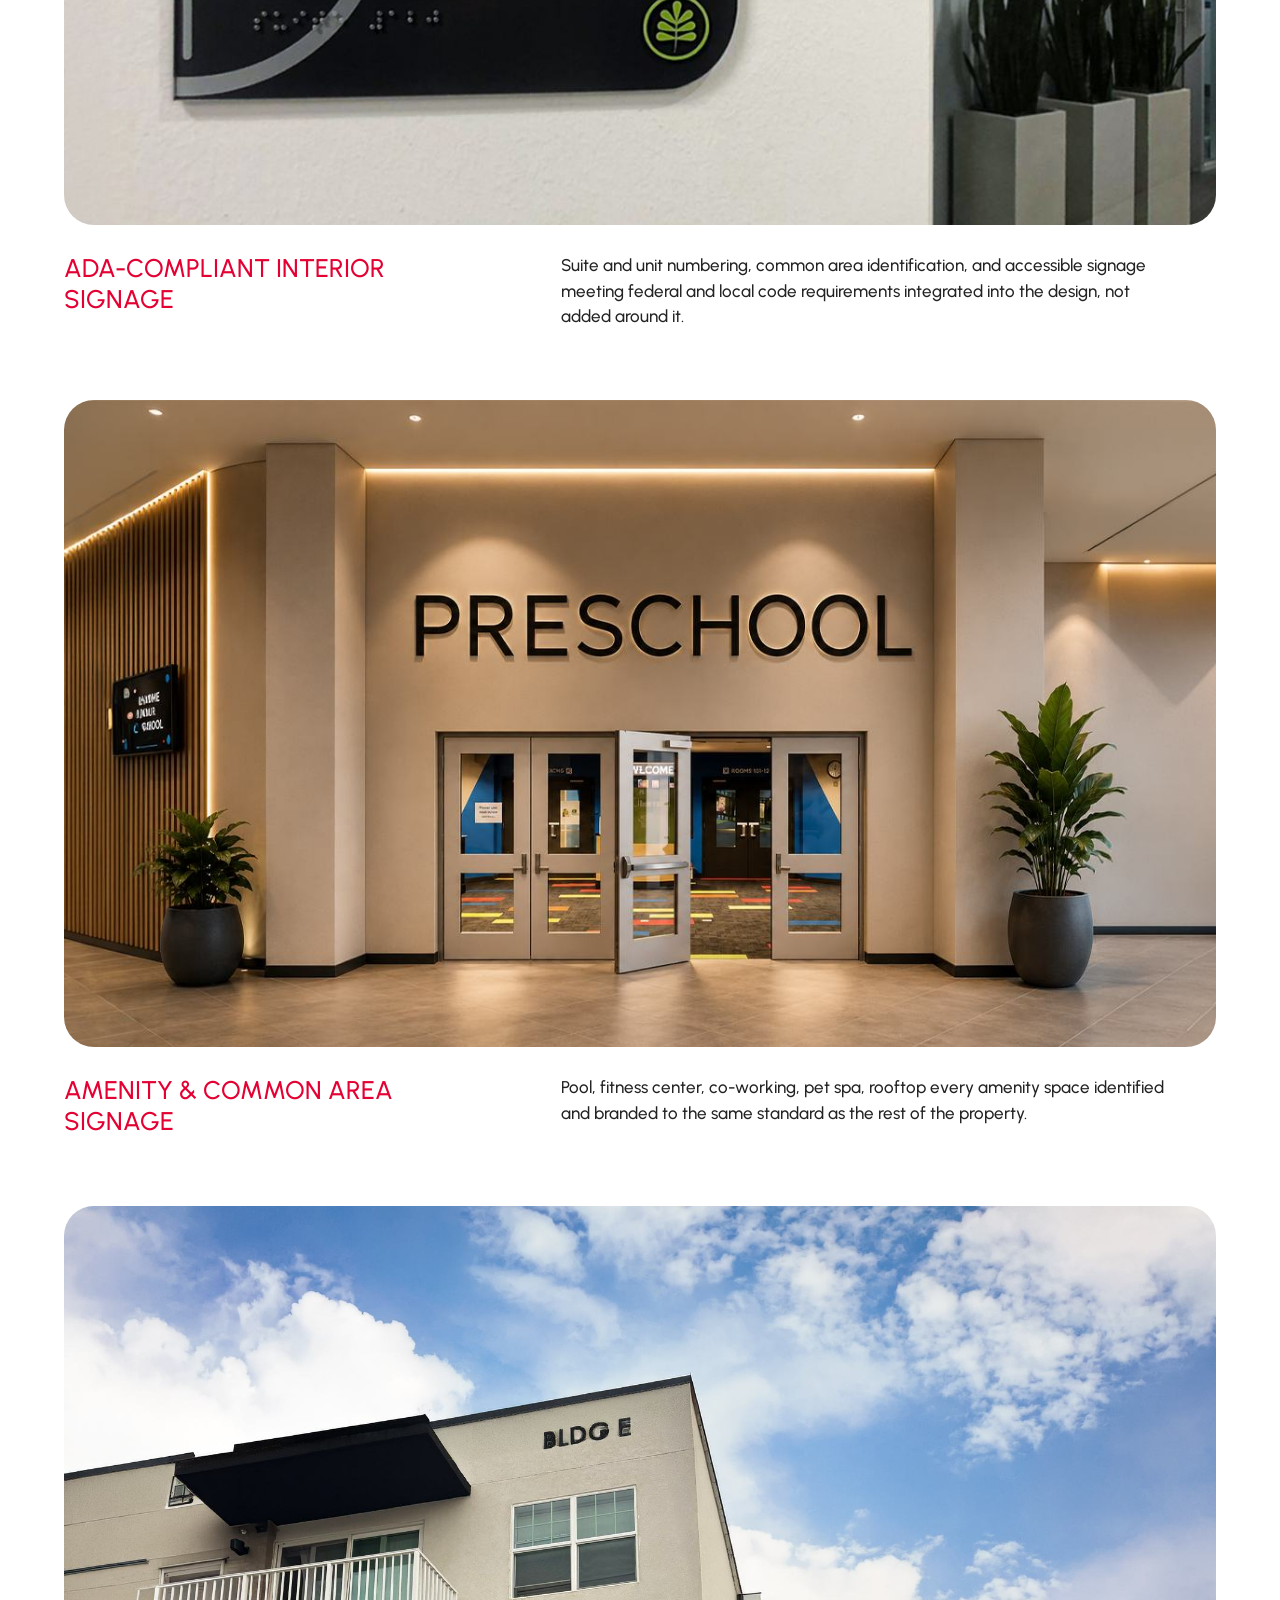
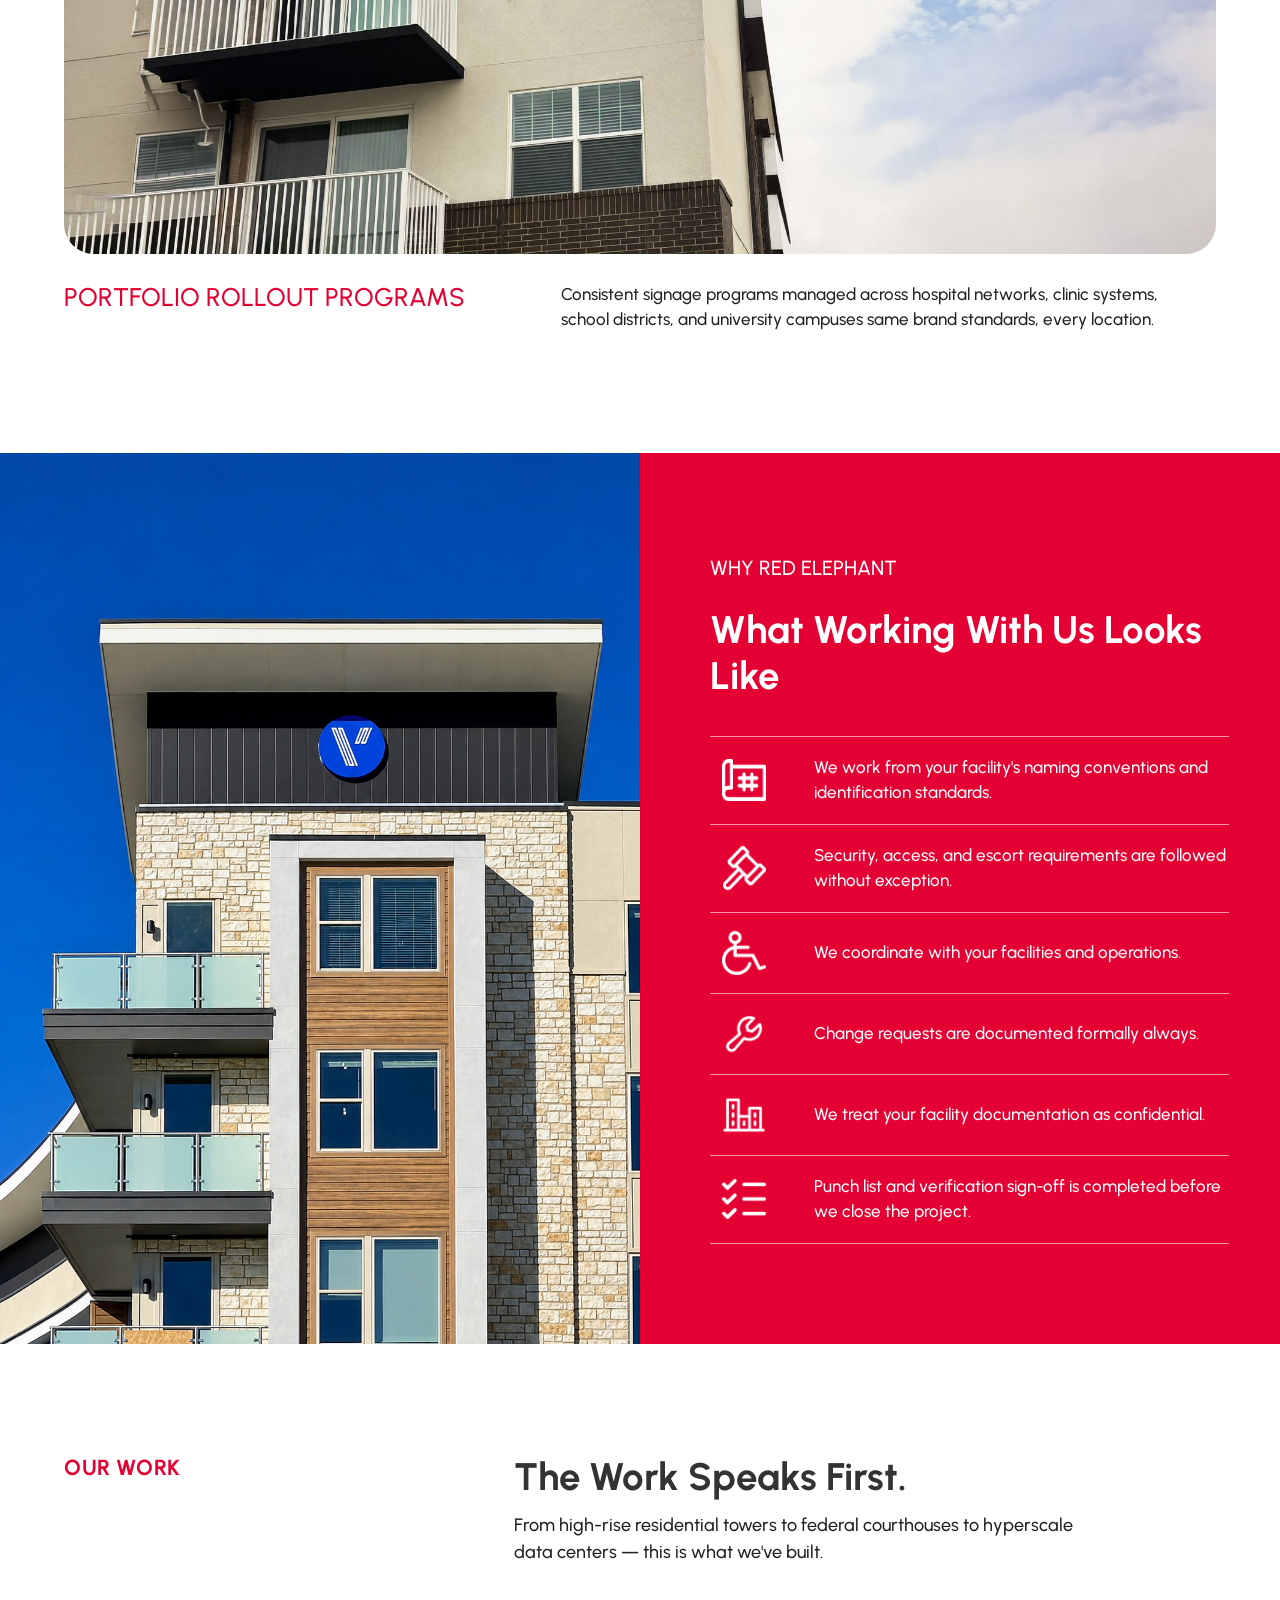
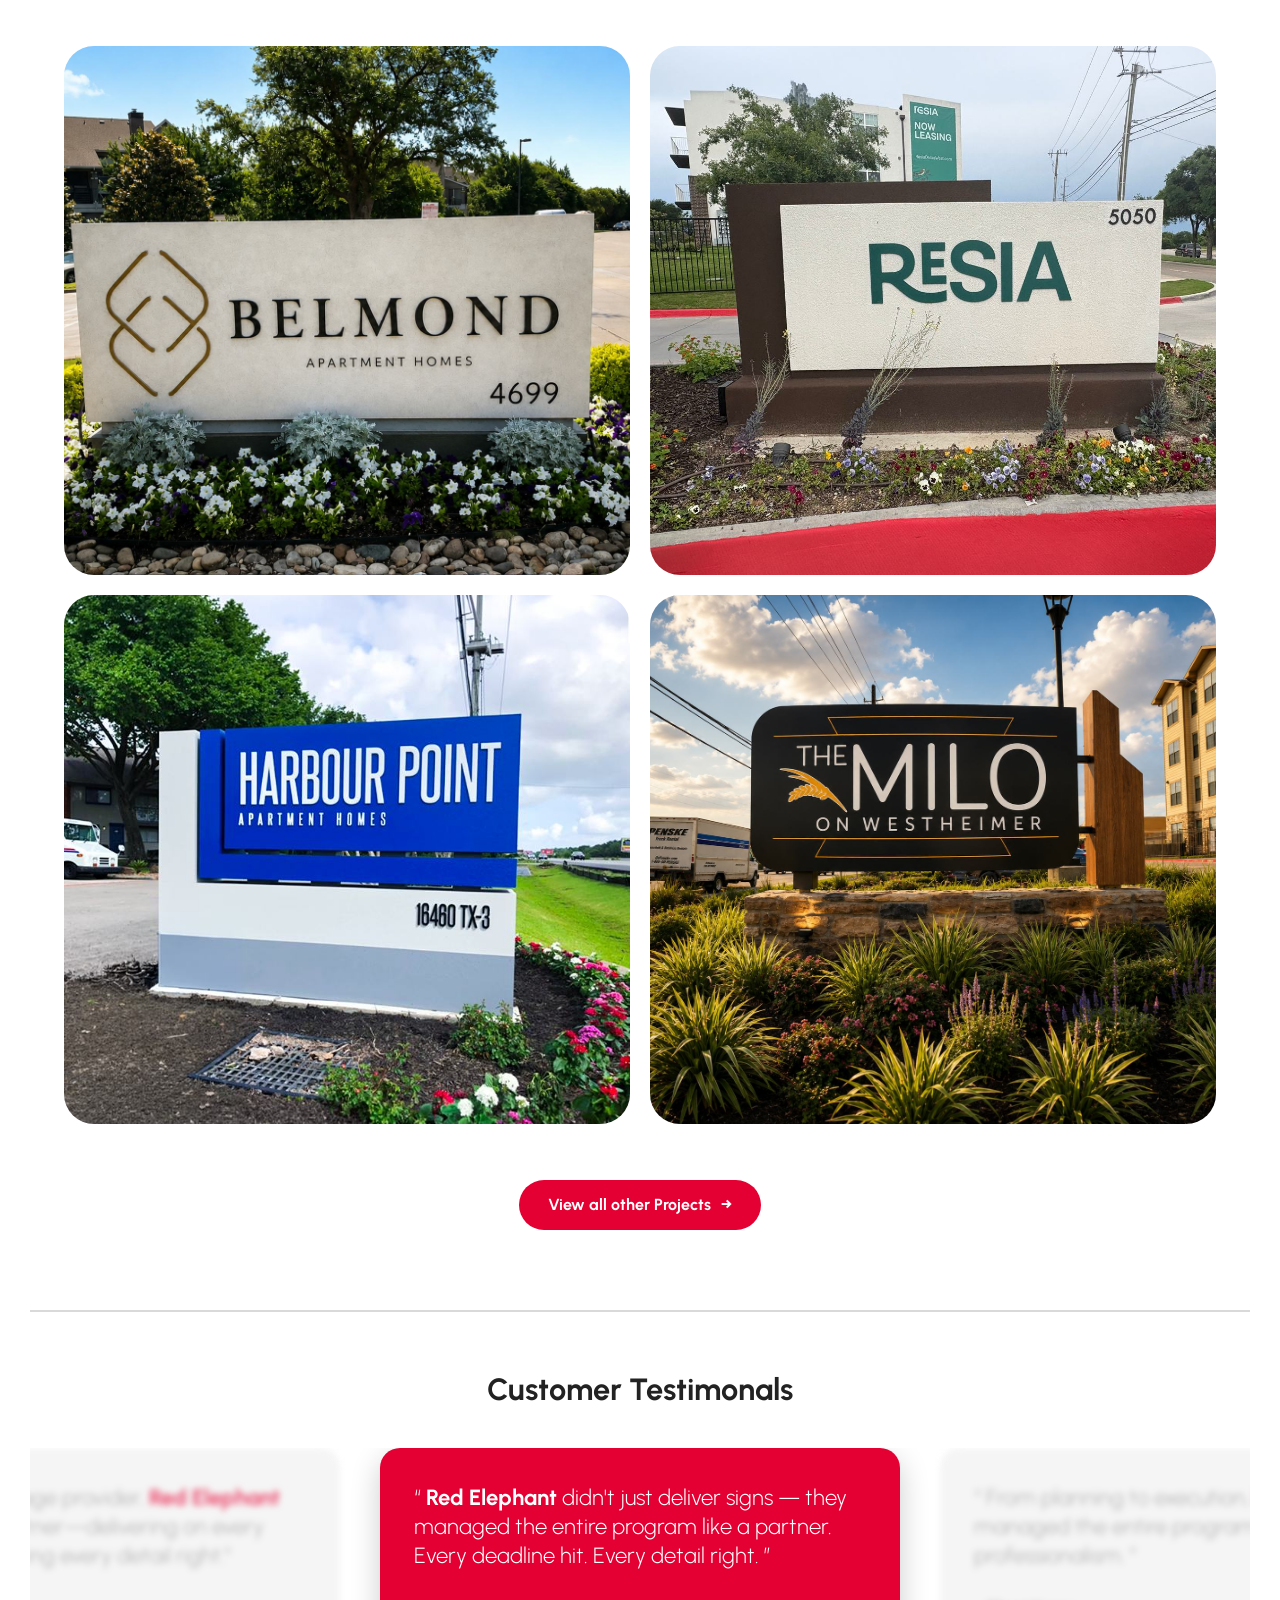
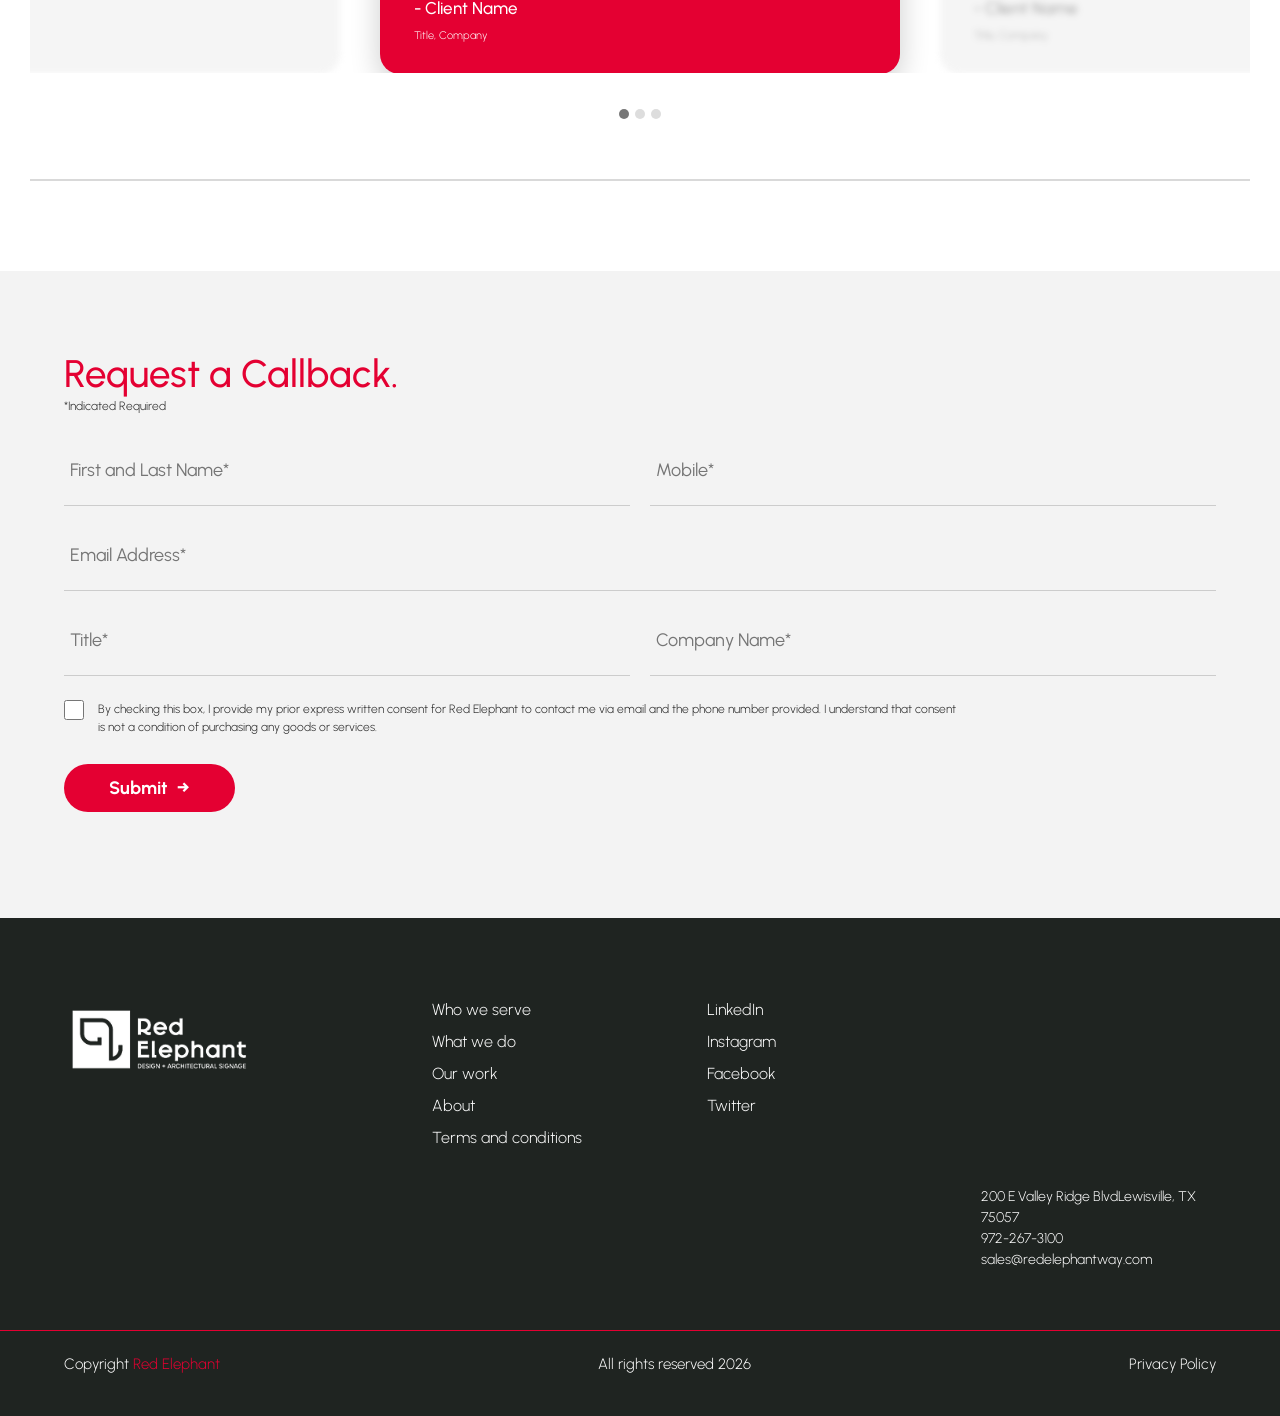
==== commit 52eb330f: "updated" ====
--- a/multifamily.html
+++ b/multifamily.html
@@ -30,12 +30,12 @@
 
     <main>
         <!-- Hero -->
-        <section class="hero" id="who-we-serve">
+        <section class="hero hero--multifamily" id="who-we-serve">
             <div class="container hero__content">
-                <h1>A Property's First Impression Starts Before Anyone Walks Through the Door.</h1>
-                <p>Red Elephant signage programs for multifamily and residential developments deliver solutions from leasing center identity through building close-out to every amenity space in between.</p>
+                <h1>Give your property a name people notice. And directions they can follow.</h1>
+                <p>We bring your community's signage under one roof—from entrance monuments and leasing graphics to amenity signs and unit numbers. One turnkey partner for design, fabrication and installation.</p>
                 <div class="hero__actions">
-                    <a href="#contact" class="btn btn--primary">Start a Conversation <span class="arrow">&rarr;</span></a>
+                    <a href="#contact" class="btn btn--primary">Talk to Us About Your Project <span class="arrow">&rarr;</span></a>
                     <a href="#our-work" class="btn btn--outline">View Our Work <span class="arrow">&rarr;</span></a>
                 </div>
             </div>
@@ -64,8 +64,8 @@
         <section class="services" id="what-we-do">
             <div class="container">
                 <div class="split-head split-head--services">
-                    <span class="eyebrow eyebrow--red">SERVICES FOR MULTI-<br>FAMILY &amp; RESIDENTIAL<br>DEVELOPMENTS</span>
-                    <h2>Every Signage Service a Residential<br>Development Requires.</h2>
+                    <span class="eyebrow eyebrow--red">OUR MULTI-FAMILY<br>SIGNAGE SERVICES</span>
+                    <h2>Every sign has <br> a job. We make <br> them work together.</h2>
                 </div>
 
                 <div class="services__list">
@@ -117,7 +117,7 @@
 
         <!-- Why Red Elephant -->
         <section class="why">
-            <div class="why__img"><img src="assets/images/why-broadway.jpeg" alt="Broadway building at night"></div>
+            <div class="why__img"><img src="assets/images/why-broadway.png" alt="Broadway building at night"></div>
             <div class="why__content">
                 <span class="eyebrow">WHY RED ELEPHANT</span>
                 <h2>What Working With Us Looks Like</h2>
--- a/assets/css/style.css
+++ b/assets/css/style.css
@@ -53,11 +53,15 @@
 
 /* Hero */
 .hero { min-height: 100vh; padding-top: var(--header-h); display: flex; align-items: flex-end; color: #fff;
-    background: linear-gradient(180deg, rgba(0,0,0,.05) 30%, rgba(0,0,0,.55)), url("../images/hero.jpeg") center/cover no-repeat; }
+    background: linear-gradient(90deg, rgba(16,22,40,.35) 0%, rgba(16,22,40,.12) 55%, rgba(0,0,0,0) 100%), url("../images/hero.png") center/cover no-repeat; }
 .hero__content { padding-bottom: 90px; max-width: 1500px; }
 .hero h1 { font-size: clamp(32px, 4vw, 64px); max-width: 960px; margin-bottom: 24px; text-shadow: 0 2px 12px rgba(0,0,0,.35); }
 .hero p { font-size: clamp(16px, 1.3vw, 22px); font-weight: 500; max-width: 820px; margin-bottom: 36px; }
 .hero__actions { display: flex; flex-wrap: wrap; gap: 20px; }
+.hero--multifamily { align-items: center; }
+.hero--multifamily .hero__content { padding-top: 40px; padding-bottom: 60px; }
+.hero--multifamily h1 { max-width: 680px; line-height: 1.15; margin-bottom: 22px; }
+.hero--multifamily p { max-width: 580px; font-size: clamp(15px, 1.15vw, 19px); font-weight: 400; line-height: 1.5; margin-bottom: 32px; color: rgba(255,255,255,.94); }
 
 /* Challenges */
 .challenges { background: var(--primary); color: #fff; padding: 70px 0; }
@@ -230,6 +234,24 @@
 .what__head img { width: 40px; height: 40px; mix-blend-mode: multiply; }
 .what__item p { font-weight: 500; font-size: 15px; max-width: 520px; padding: 30px 0 34px; border-bottom: 1px solid rgba(228,0,50,.35); }
 
+/* Who we serve (collaborative approach) */
+.who-serve { background: var(--primary); color: #fff; padding: 96px 0 110px; }
+.who-serve__head { display: grid; grid-template-columns: 1fr 1fr; gap: 28px; align-items: start; margin-bottom: 64px; }
+.who-serve__head .eyebrow { margin-top: 6px; letter-spacing: 0.4px; }
+.who-serve__head h2 { color: #fff; font-size: clamp(30px, 3vw, 46px); line-height: 1.18; }
+.who-serve__head p { margin-top: 14px; font-size: 16px; font-weight: 300; line-height: 1.5; max-width: 560px; color: rgba(255,255,255,.92); }
+.who-serve__grid { display: grid; grid-template-columns: repeat(2, 1fr); gap: 28px; }
+.who-serve__card { display: grid; grid-template-columns: 1.05fr 1fr; gap: 26px; background: #fff; border-radius: 26px; padding: 26px 30px 26px 26px; transition: transform .3s, box-shadow .3s; }
+.who-serve__card:hover { transform: translateY(-5px); box-shadow: 0 16px 34px rgba(0,0,0,.18); }
+.who-serve__img { border-radius: 16px; overflow: hidden; }
+.who-serve__img img { width: 100%; height: 100%; aspect-ratio: 306 / 229; object-fit: cover; transition: transform .4s; }
+.who-serve__card:hover .who-serve__img img { transform: scale(1.04); }
+.who-serve__body { display: flex; flex-direction: column; justify-content: space-between; min-width: 0; padding: 4px 0 6px; }
+.who-serve__arrow { align-self: flex-end; width: 38px; height: 38px; color: var(--dark); transition: transform .25s, color .25s; }
+.who-serve__arrow svg { width: 100%; height: 100%; display: block; }
+.who-serve__card:hover .who-serve__arrow { transform: translate(4px, -4px); color: var(--primary); }
+.who-serve__body h3 { color: var(--primary); font-weight: 500; font-size: clamp(22px, 1.8vw, 28px); line-height: 1.25; }
+
 /* Culture */
 .culture { padding: 70px 0 90px; border-top: 1px solid #999; }
 .split-head--culture { grid-template-columns: 1fr 1fr; margin-bottom: 70px; }
@@ -255,7 +277,8 @@
 .why-card p { font-weight: 500; font-size: 16px; line-height: 1.3; }
 
 @media (max-width: 1100px) {
-    .trust__top, .why-home__top, .what__grid, .split-head--culture { grid-template-columns: 1fr; gap: 30px; }
+    .trust__top, .why-home__top, .what__grid, .split-head--culture, .who-serve__head, .who-serve__grid { grid-template-columns: 1fr; gap: 30px; }
+    .who-serve__head { margin-bottom: 44px; }
     .trust__stats { grid-template-columns: repeat(3, 1fr); gap: 20px; }
     .serve__grid { grid-template-columns: repeat(2, 1fr); }
     .what__text { position: static; border-right: 0; padding: 0; }
@@ -269,4 +292,8 @@
     .serve__grid, .culture__gallery { grid-template-columns: 1fr; }
     .trust__stats { grid-template-columns: 1fr; }
     .serve { padding: 60px 0; } .what { padding: 60px 0; }
-}
+    .who-serve { padding: 64px 0 72px; }
+    .who-serve__card { grid-template-columns: 1fr; padding: 20px; gap: 18px; border-radius: 20px; }
+    .who-serve__body { flex-direction: row-reverse; align-items: center; padding: 0 4px; }
+    .who-serve__arrow { align-self: center; width: 30px; height: 30px; flex: none; }
+}
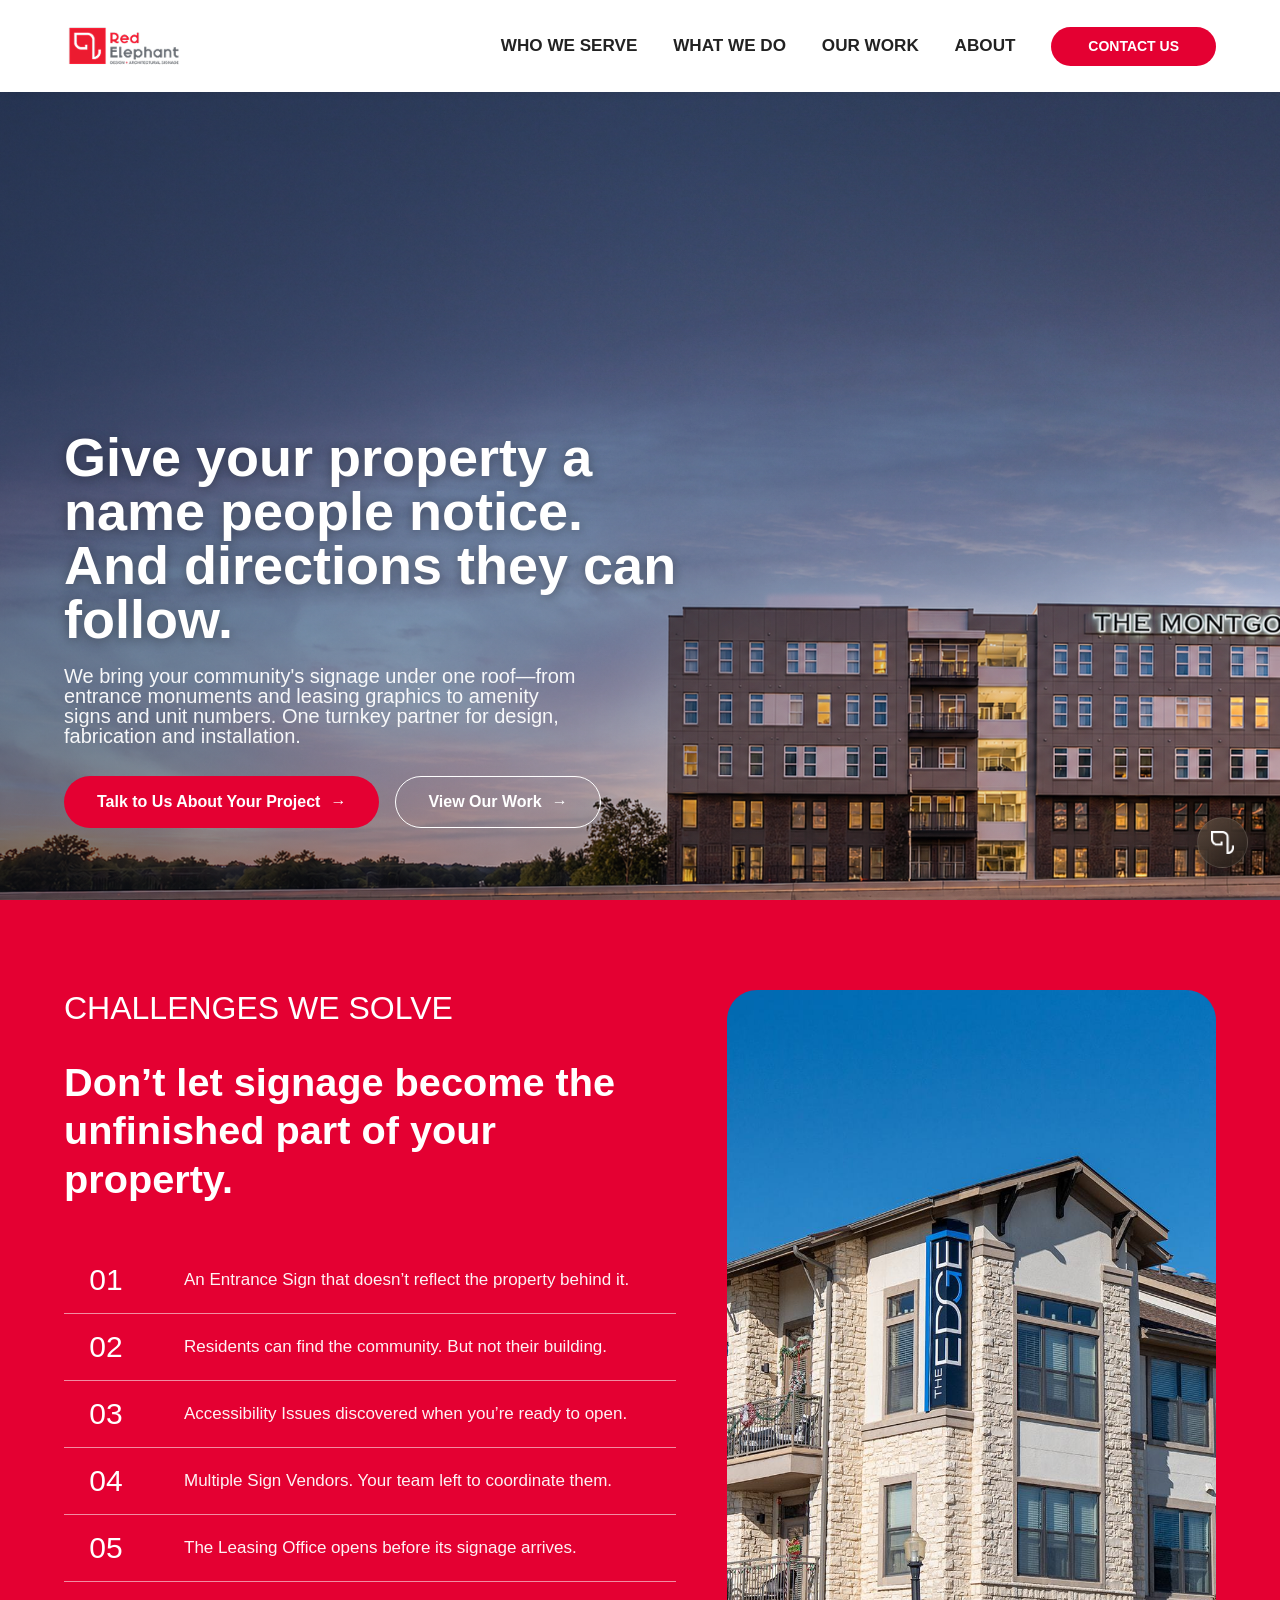
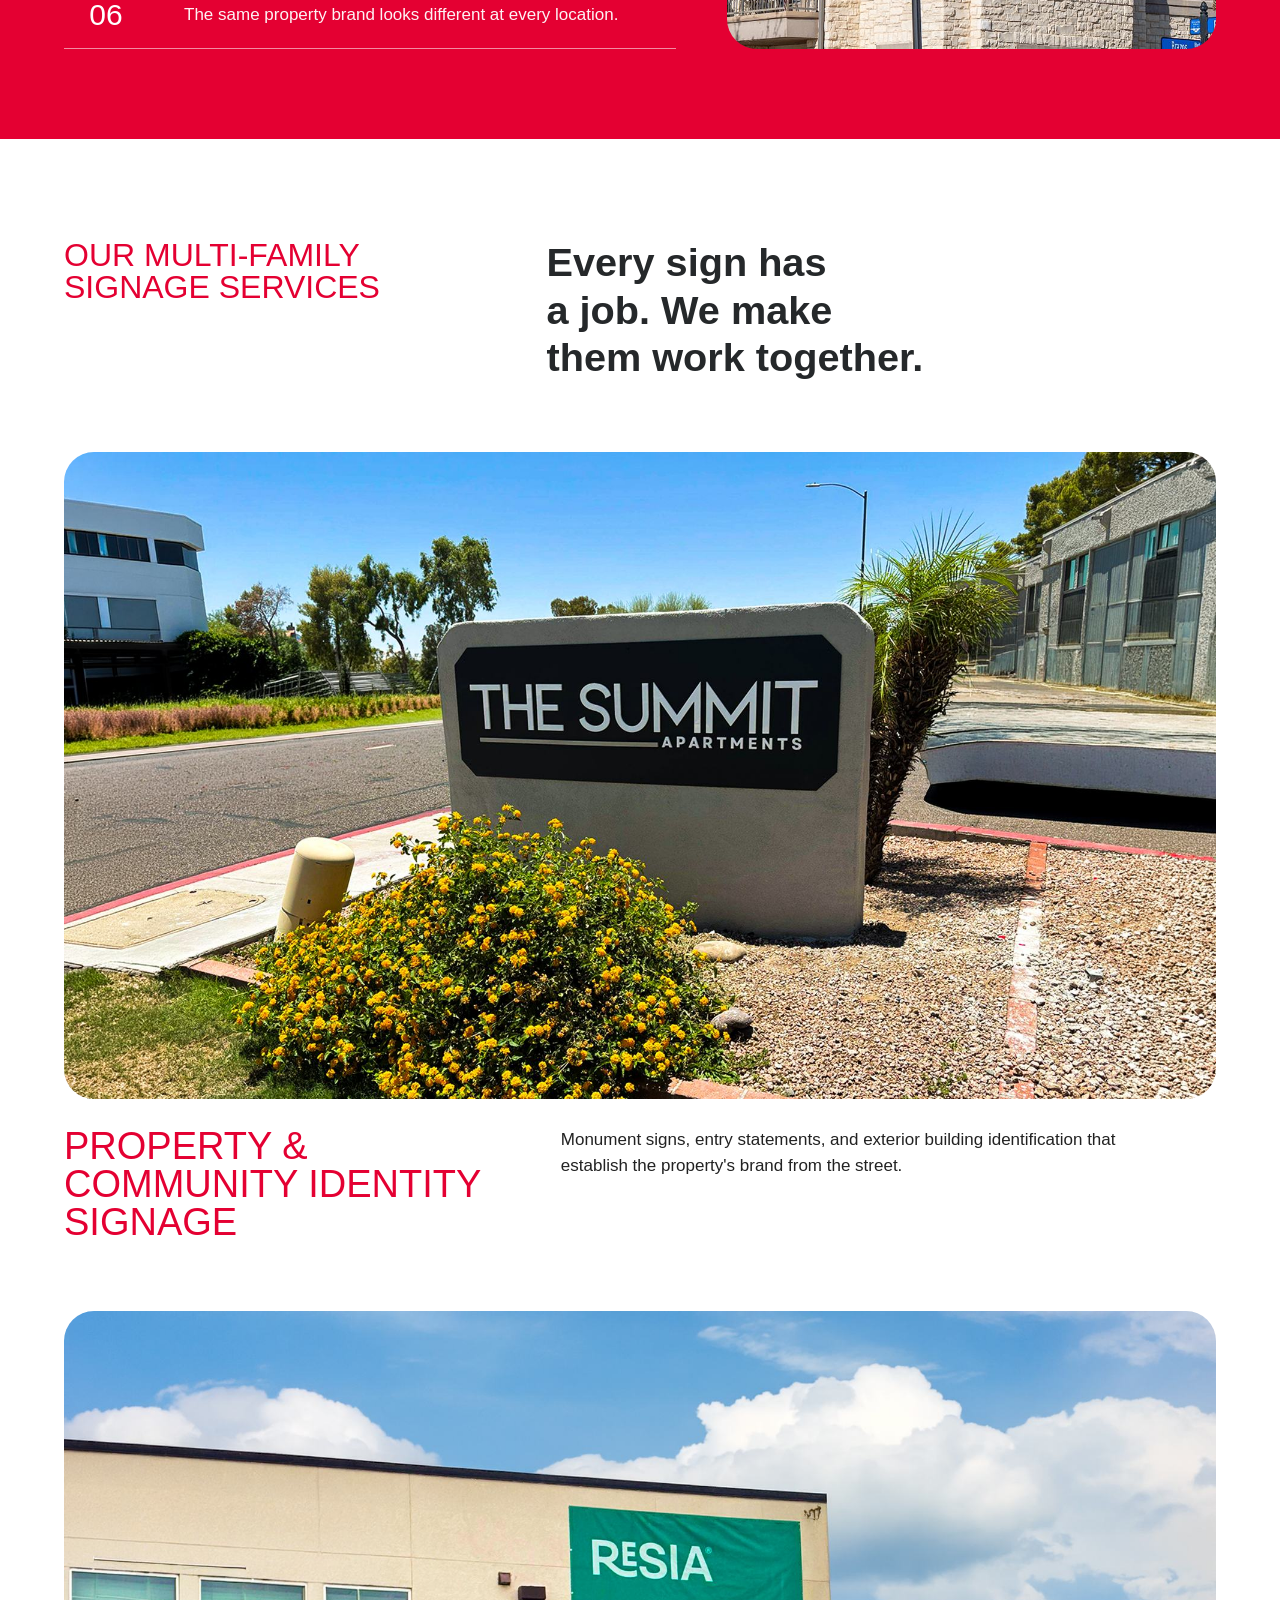
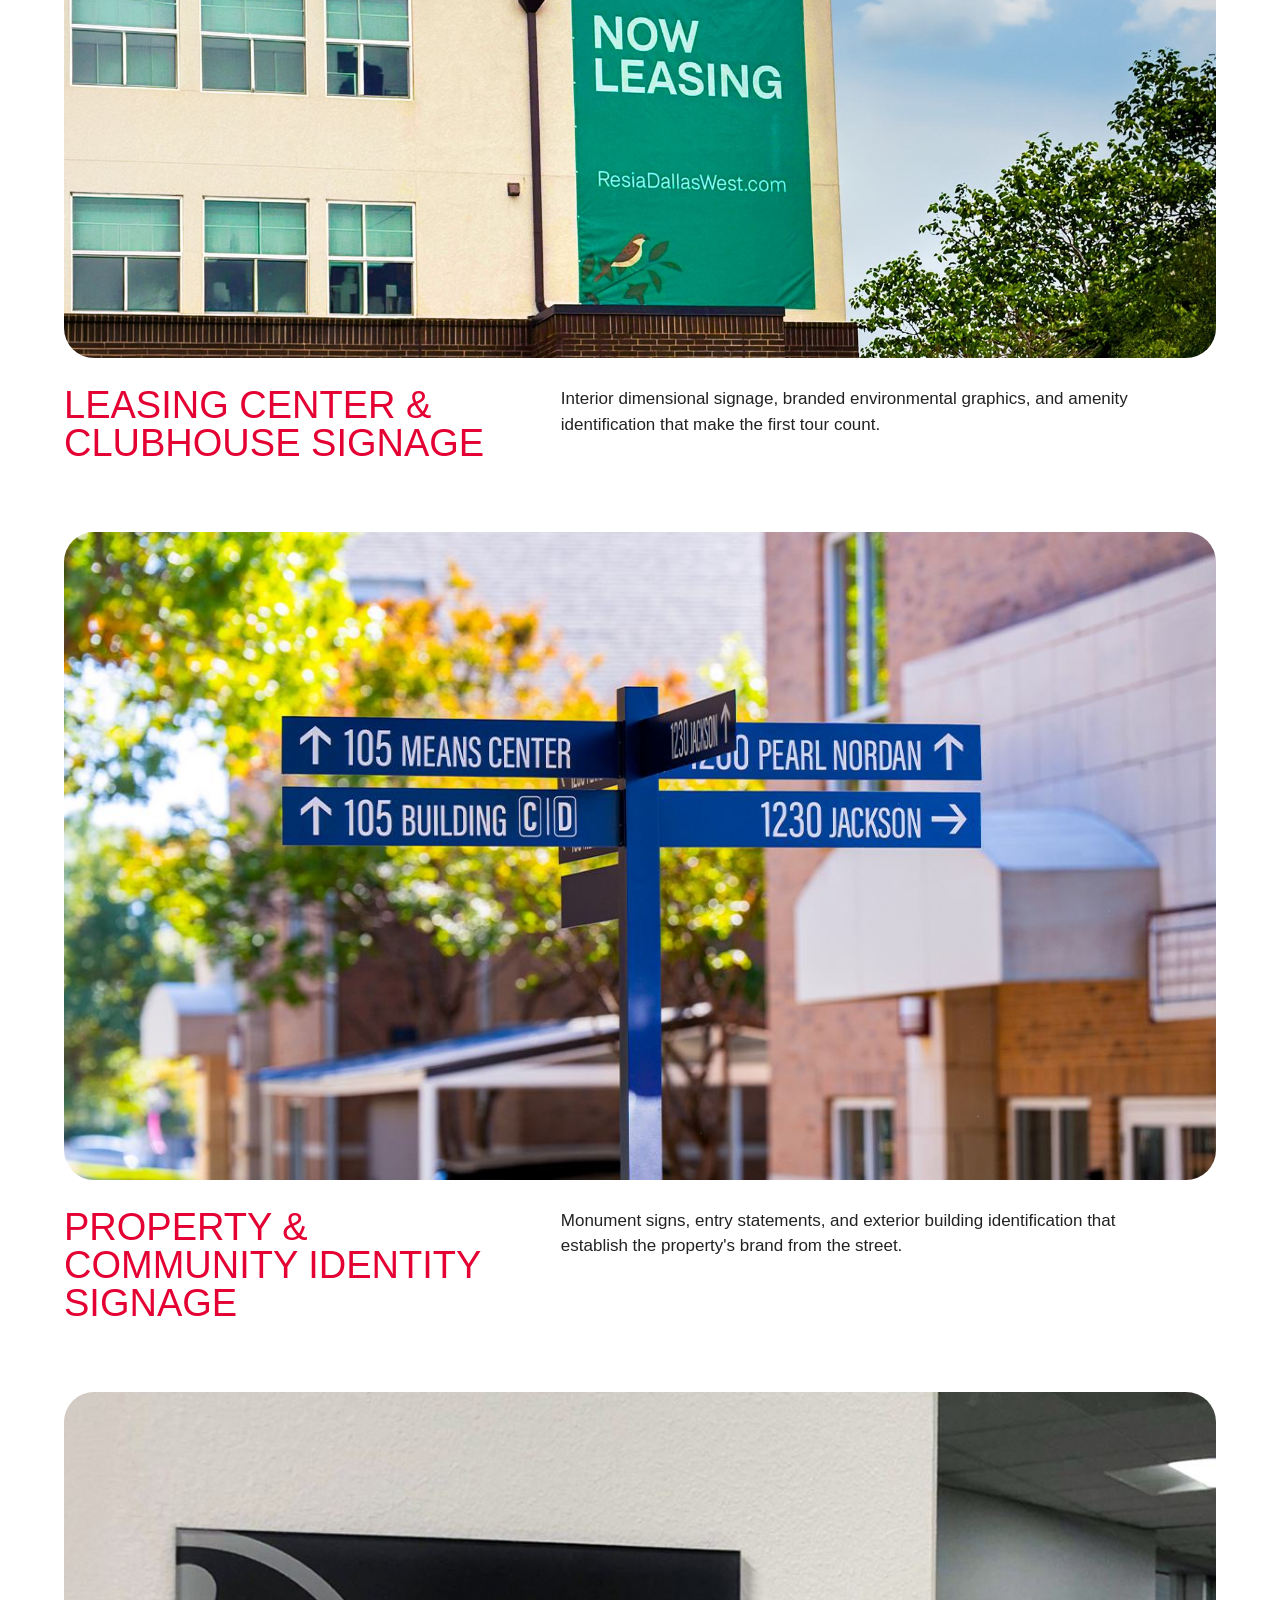
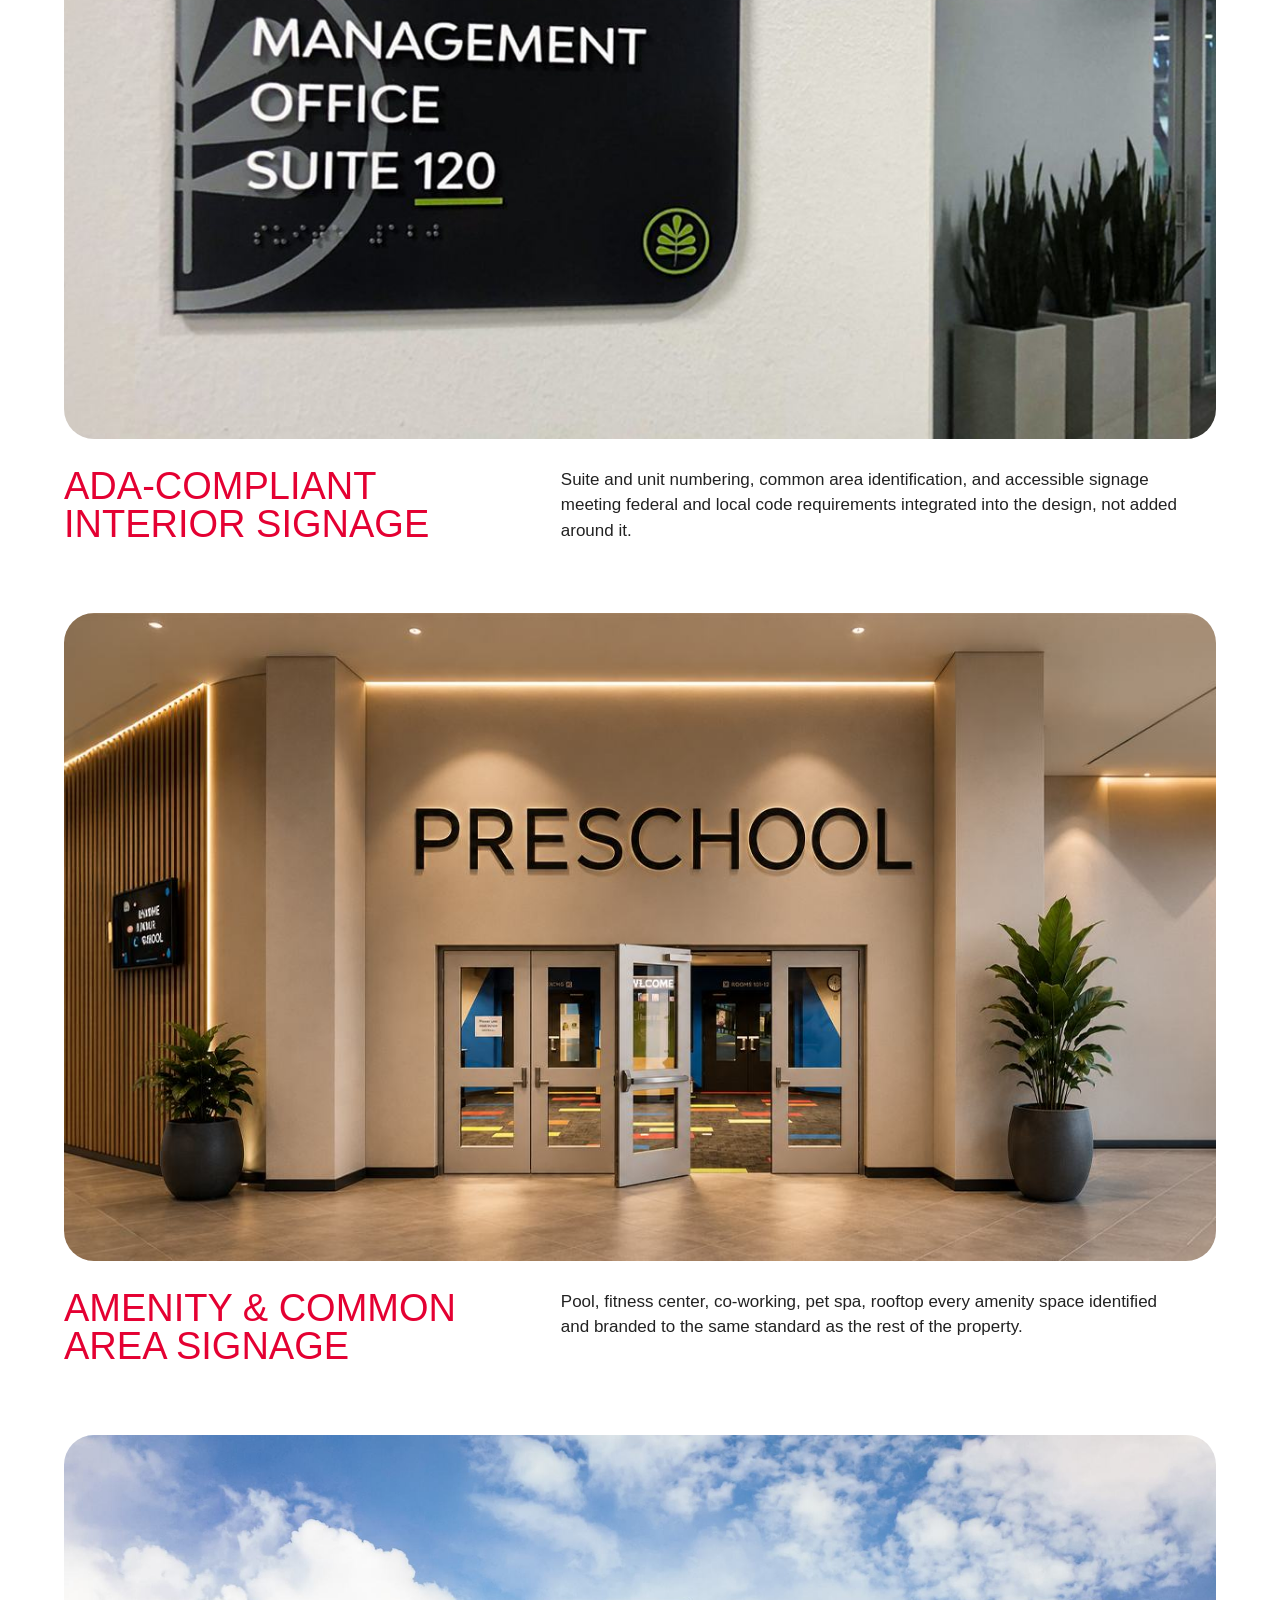
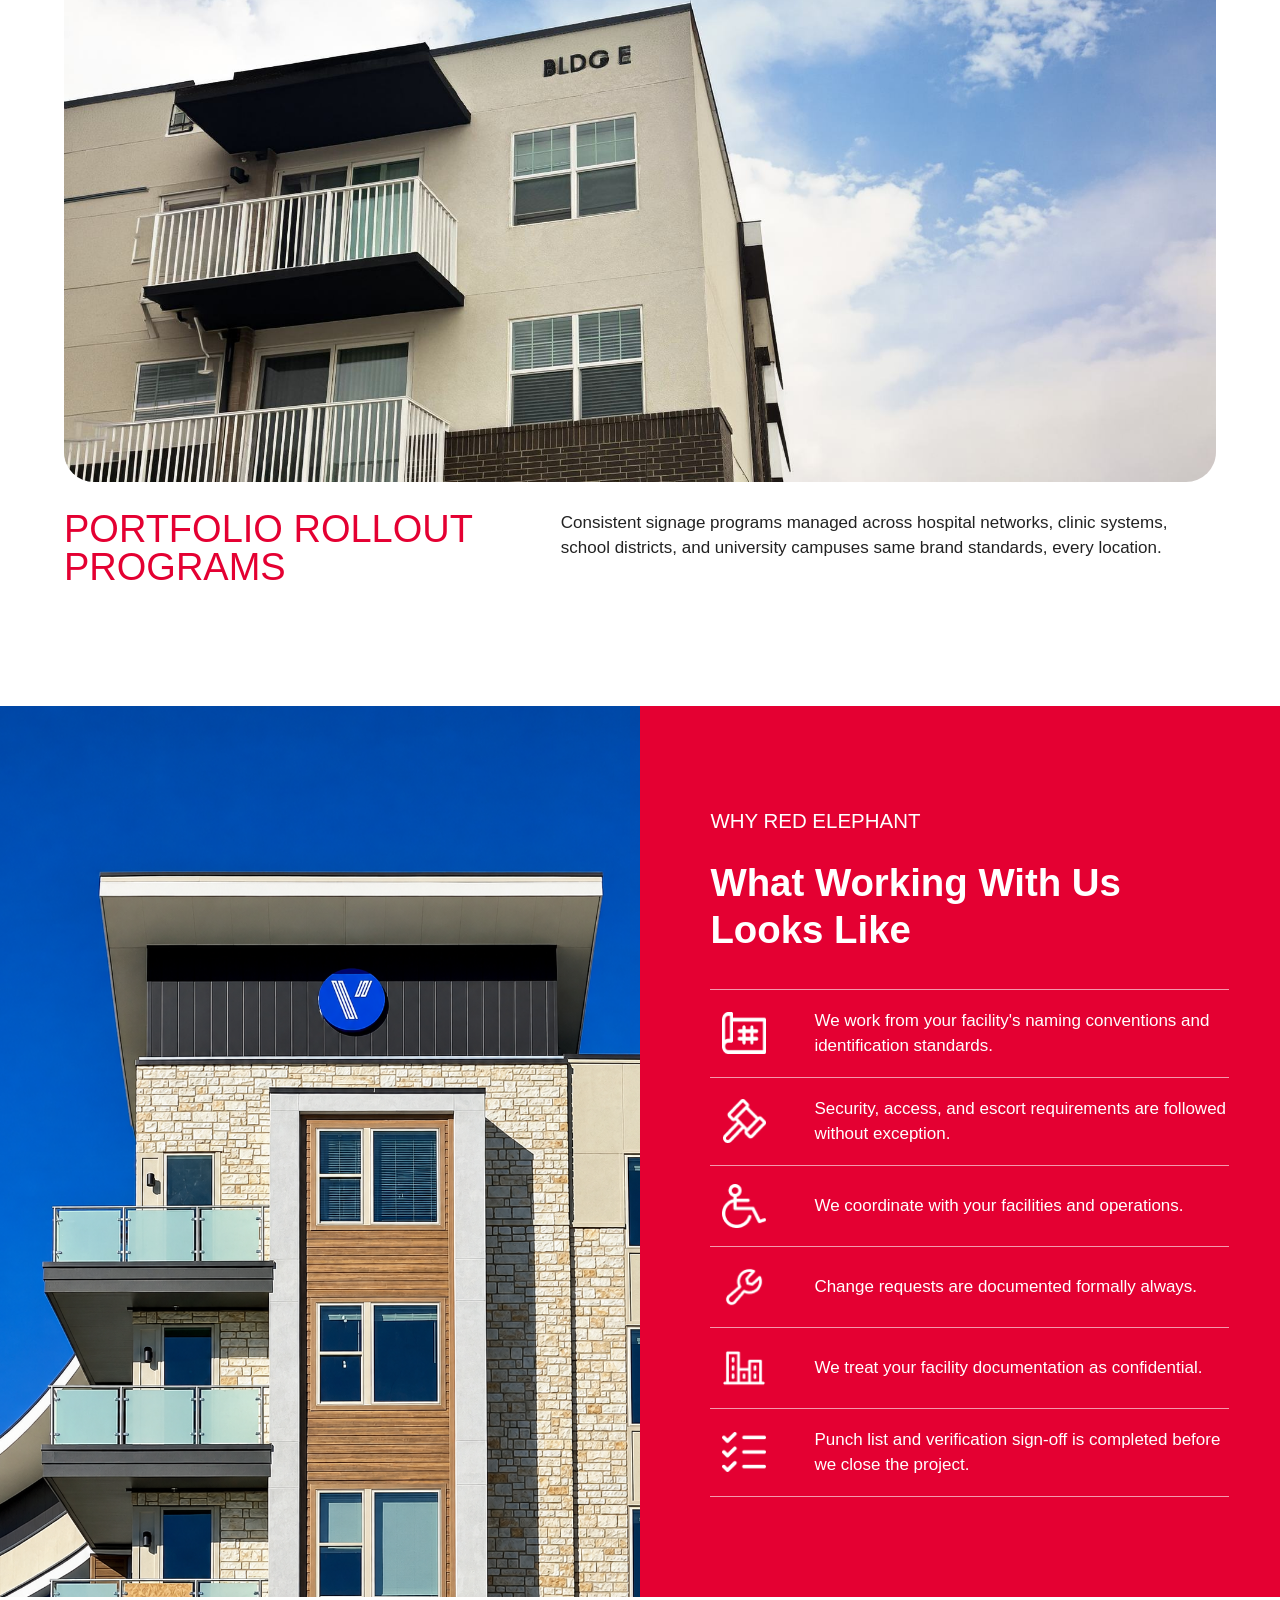
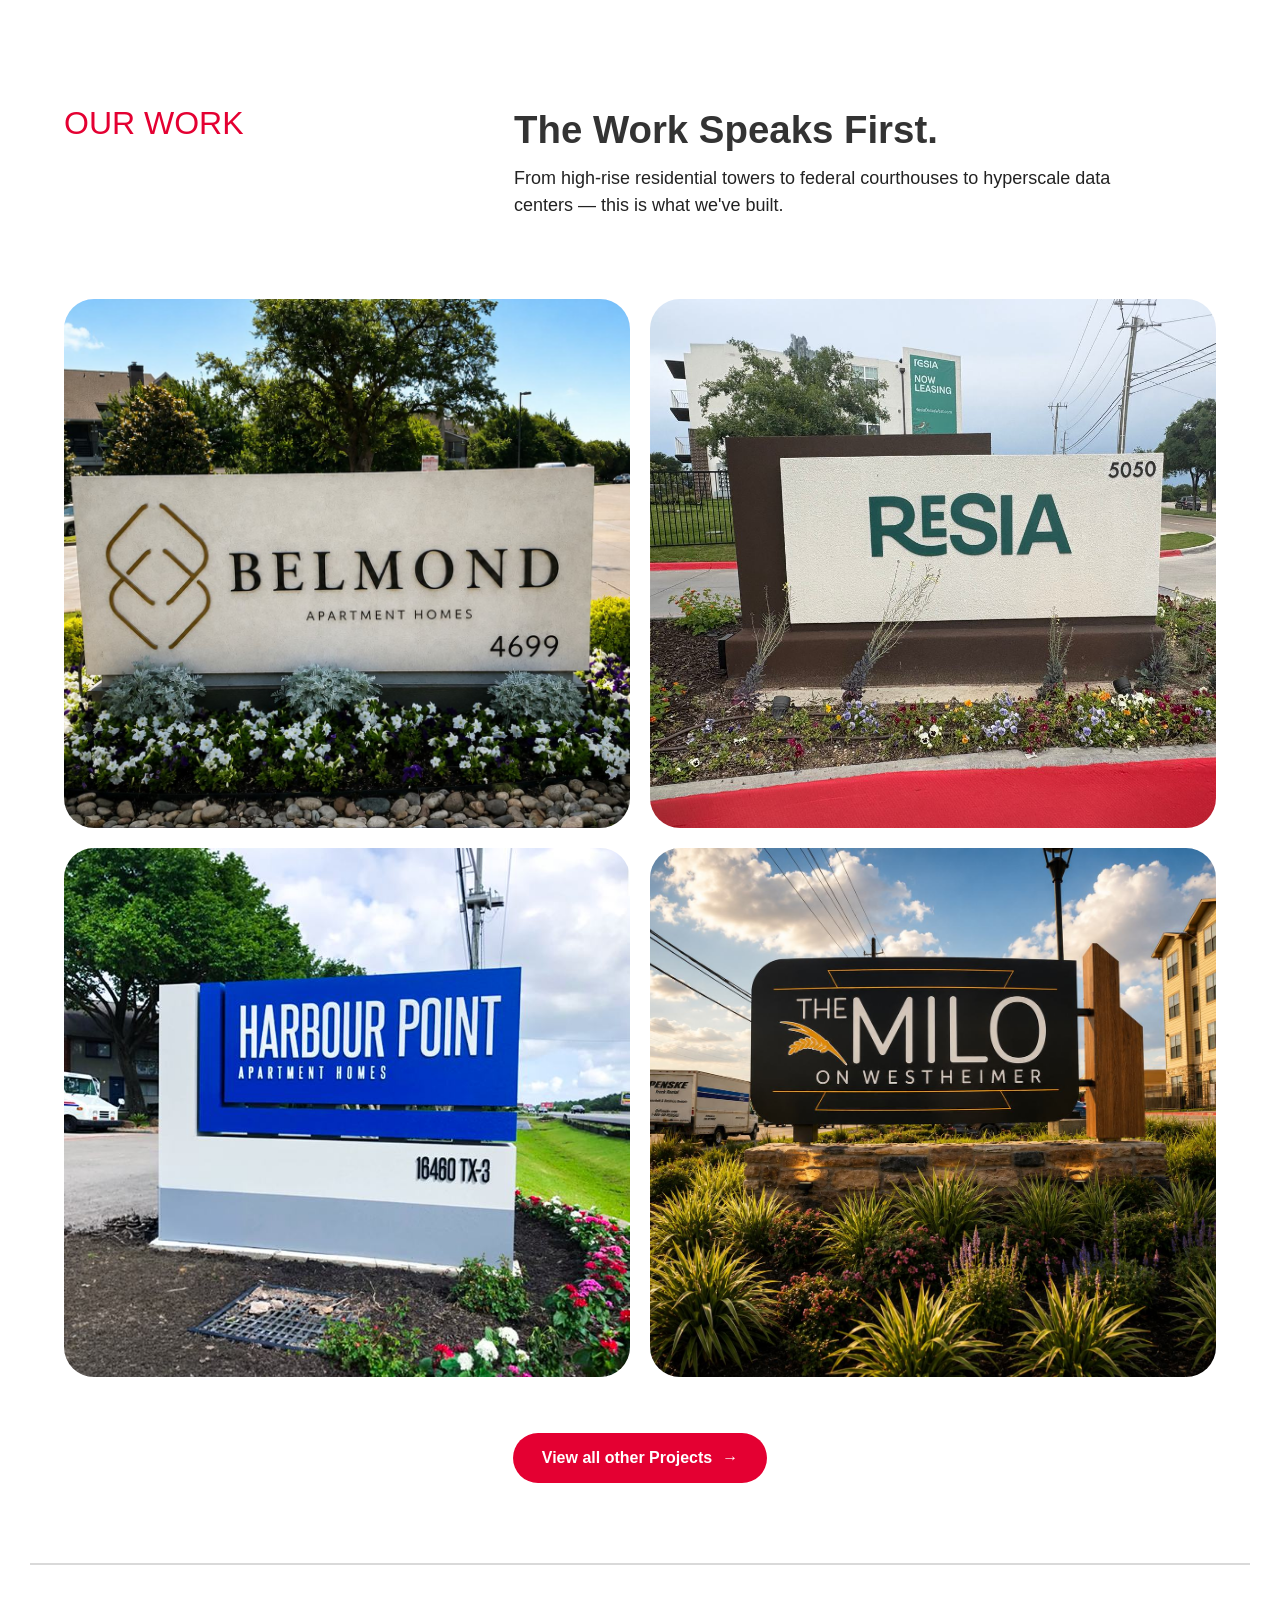
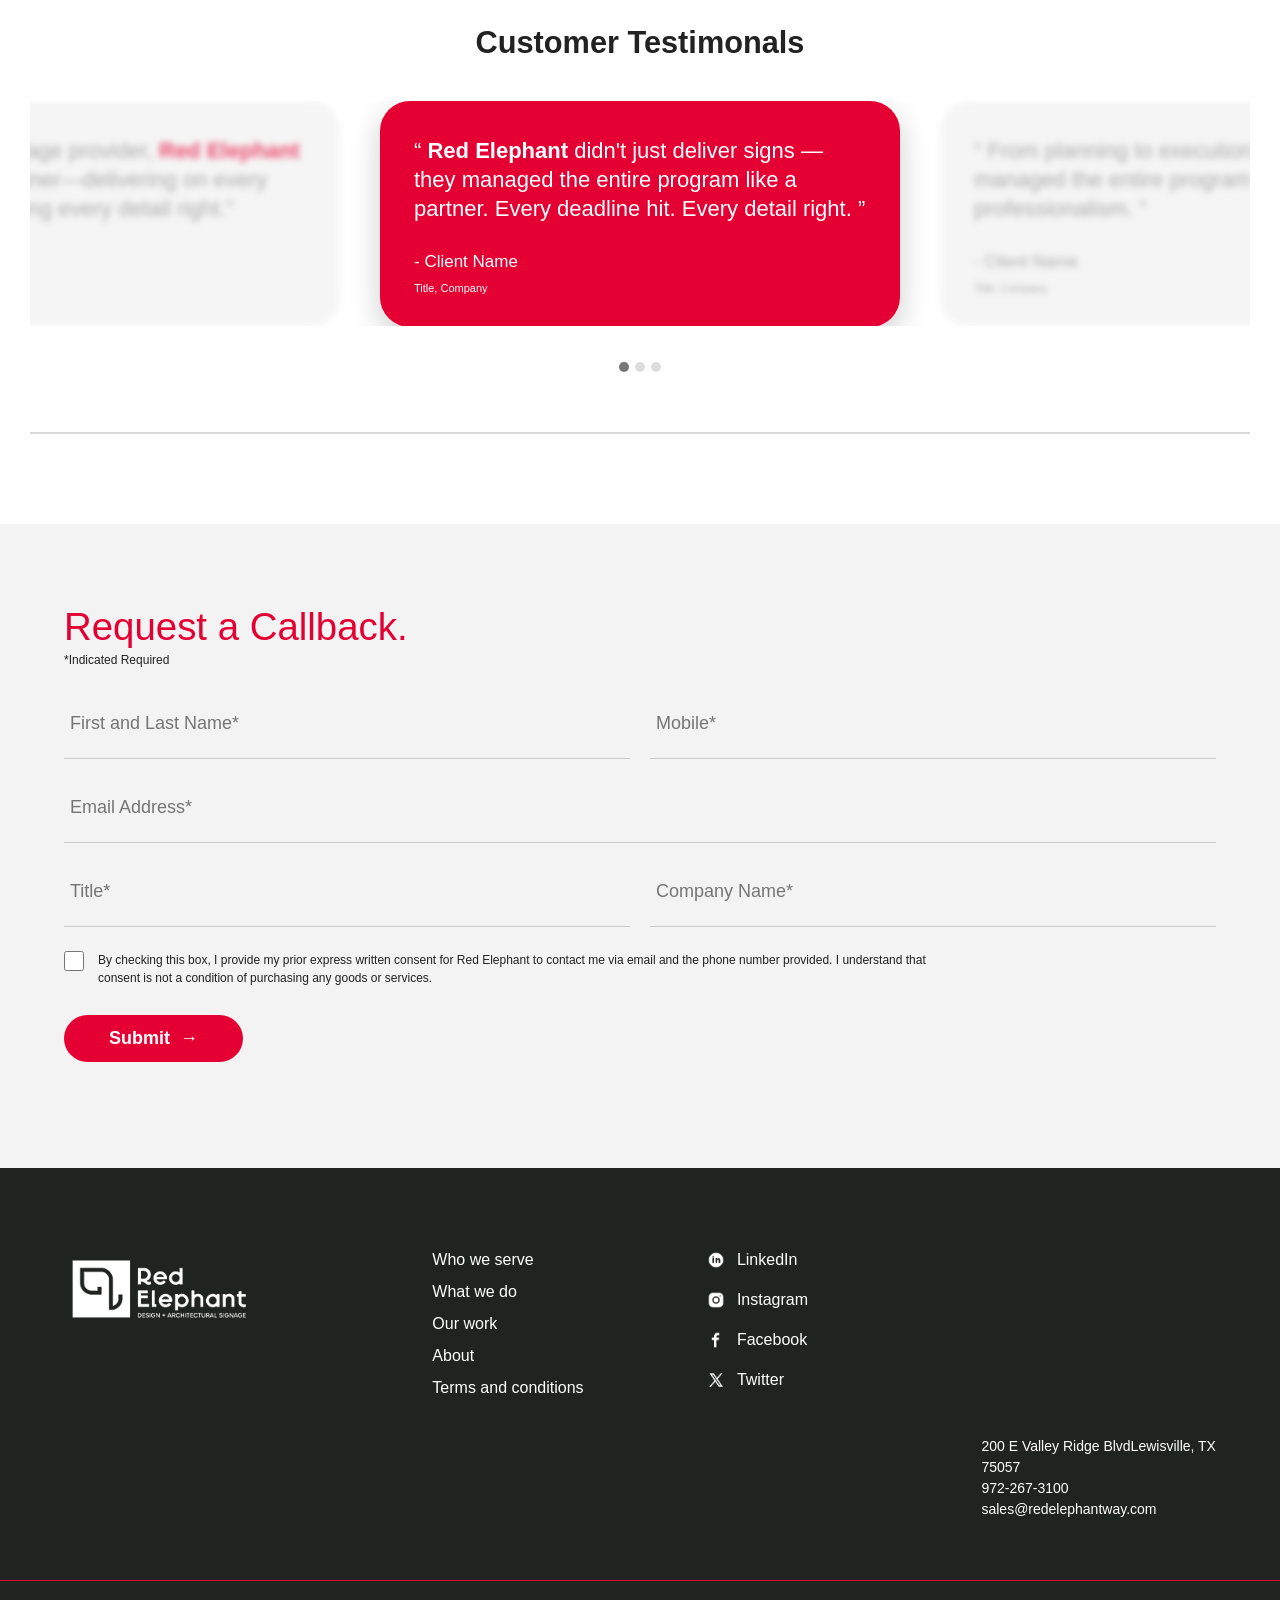
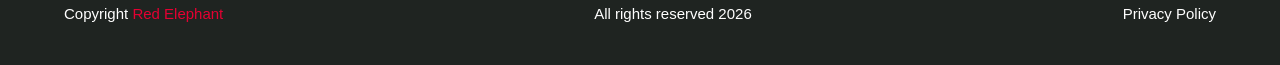
==== commit d34fa9ab: "updated" ====
--- a/multifamily.html
+++ b/multifamily.html
@@ -5,10 +5,6 @@
     <meta name="viewport" content="width=device-width, initial-scale=1.0">
     <title>Multi-Family &amp; Residential Signage | Red Elephant</title>
     <meta name="description" content="Red Elephant signage programs for multifamily and residential developments deliver solutions from leasing center identity through building close-out to every amenity space in between.">
-    <link rel="preconnect" href="https://fonts.googleapis.com">
-    <link rel="preconnect" href="https://fonts.gstatic.com" crossorigin>
-    <!-- Fallback font (used until Urbane files are added in assets/fonts) -->
-    <link href="https://fonts.googleapis.com/css2?family=Urbanist:wght@300;400;500;600;700&display=swap" rel="stylesheet">
     <link rel="stylesheet" href="assets/css/style.css">
 </head>
 <body>
@@ -16,7 +12,7 @@
     <!-- Header -->
     <header class="header" id="header">
         <div class="header__inner">
-            <a href="multifamily.html" class="header__logo"><img src="assets/images/red_elephant_logo.png" alt="Red Elephant"></a>
+            <a href="index.html" class="header__logo"><img src="assets/images/red_elephant_logo.png" alt="Red Elephant"></a>
             <button class="header__toggle" id="menuToggle" aria-label="Toggle menu" aria-expanded="false"><span></span><span></span><span></span></button>
             <nav class="nav" id="nav">
                 <a href="#who-we-serve">Who we serve</a>
@@ -32,8 +28,8 @@
         <!-- Hero -->
         <section class="hero hero--multifamily" id="who-we-serve">
             <div class="container hero__content">
-                <h1>Give your property a name people notice. And directions they can follow.</h1>
-                <p>We bring your community's signage under one roof—from entrance monuments and leasing graphics to amenity signs and unit numbers. One turnkey partner for design, fabrication and installation.</p>
+                <h1>Give your property a<br>name people notice.<br>And directions they can<br>follow.</h1>
+                <p>We bring your community's signage under one roof—from<br>entrance monuments and leasing graphics to amenity<br>signs and unit numbers. One turnkey partner for design,<br>fabrication and installation.</p>
                 <div class="hero__actions">
                     <a href="#contact" class="btn btn--primary">Talk to Us About Your Project <span class="arrow">&rarr;</span></a>
                     <a href="#our-work" class="btn btn--outline">View Our Work <span class="arrow">&rarr;</span></a>
@@ -46,12 +42,14 @@
             <div class="container challenges__grid">
                 <div class="challenges__text">
                     <span class="eyebrow">CHALLENGES WE SOLVE</span>
-                    <h2>In a Competitive Leasing Market, Signage Is Either an Asset or a Liability.</h2>
+                    <h2>Don’t let signage become the<br>unfinished part of your property.</h2>
                     <ul class="challenges__list">
-                        <li><span>01</span><p>Doesn't reflect the brand standard.</p></li>
-                        <li><span>02</span><p>Wayfinding that frustrates residents.</p></li>
-                        <li><span>03</span><p>Multiple vendors with no unified system.</p></li>
-                        <li><span>04</span><p>Signage quality &amp; consistency varies building to building.</p></li>
+                        <li><span>01</span><p>An Entrance Sign that doesn’t reflect the property behind it.</p></li>
+                        <li><span>02</span><p>Residents can find the community. But not their building.</p></li>
+                        <li><span>03</span><p>Accessibility Issues discovered when you’re ready to open.</p></li>
+                        <li><span>04</span><p>Multiple Sign Vendors. Your team left to coordinate them.</p></li>
+                        <li><span>05</span><p>The Leasing Office opens before its signage arrives.</p></li>
+                        <li><span>06</span><p>The same property brand looks different at every location.</p></li>
                     </ul>
                 </div>
                 <div class="challenges__img">
@@ -227,11 +225,11 @@
                 <li><a href="#about">About</a></li>
                 <li><a href="#">Terms and conditions</a></li>
             </ul>
-            <ul>
-                <li><a href="#">LinkedIn</a></li>
-                <li><a href="#">Instagram</a></li>
-                <li><a href="#">Facebook</a></li>
-                <li><a href="#">Twitter</a></li>
+            <ul class="footer__social">
+                <li><a href="#"><img src="assets/images/social_icon/linkedin.png" alt="LinkedIn">LinkedIn</a></li>
+                <li><a href="#"><img src="assets/images/social_icon/instagram.png" alt="Instagram">Instagram</a></li>
+                <li><a href="#"><img src="assets/images/social_icon/facebook.png" alt="Facebook">Facebook</a></li>
+                <li><a href="#"><img src="assets/images/social_icon/x.com.png" alt="X">Twitter</a></li>
             </ul>
             <div class="footer__map">
                 <iframe title="Red Elephant location" loading="lazy" referrerpolicy="no-referrer-when-downgrade"
--- a/assets/css/style.css
+++ b/assets/css/style.css
@@ -1,7 +1,9 @@
-/* Put Urbane font files in assets/fonts/ (Urbane-Light/Medium/Bold .woff2) */
-@font-face { font-family: "Urbane"; src: url("../fonts/Urbane-Light.woff2") format("woff2"); font-weight: 300; font-display: swap; }
-@font-face { font-family: "Urbane"; src: url("../fonts/Urbane-Medium.woff2") format("woff2"); font-weight: 500; font-display: swap; }
-@font-face { font-family: "Urbane"; src: url("../fonts/Urbane-Bold.woff2") format("woff2"); font-weight: 700; font-display: swap; }
+/* Urbane font (uses installed Urbane or assets/fonts/Urbane-*.woff2) */
+@font-face { font-family: "Urbane"; src: local("Urbane Light"), local("Urbane-Light"), url("../fonts/Urbane-Light.woff2") format("woff2"); font-weight: 300; font-display: swap; }
+@font-face { font-family: "Urbane"; src: local("Urbane"), local("Urbane Regular"), local("Urbane-Regular"), url("../fonts/Urbane-Regular.woff2") format("woff2"); font-weight: 400; font-display: swap; }
+@font-face { font-family: "Urbane"; src: local("Urbane Medium"), local("Urbane-Medium"), url("../fonts/Urbane-Medium.woff2") format("woff2"); font-weight: 500; font-display: swap; }
+@font-face { font-family: "Urbane"; src: local("Urbane Demi Bold"), local("Urbane-DemiBold"), local("Urbane SemiBold"), local("Urbane-SemiBold"), url("../fonts/Urbane-DemiBold.woff2") format("woff2"); font-weight: 600; font-display: swap; }
+@font-face { font-family: "Urbane"; src: local("Urbane Bold"), local("Urbane-Bold"), url("../fonts/Urbane-Bold.woff2") format("woff2"); font-weight: 700; font-display: swap; }
 
 :root {
     --primary: #E40032;
@@ -9,18 +11,27 @@
     --text: #222;
     --light-bg: #f3f3f3;
     --radius: 30px;
-    --font-heading: "Urbane", "Urbanist", sans-serif;
-    --font-body: "Urbane", "Urbanist", sans-serif;
+    --font-heading: "Urbane", sans-serif;
+    --font-body: "Urbane", sans-serif;
     --header-h: 92px;
 }
 
 *, *::before, *::after { box-sizing: border-box; margin: 0; padding: 0; }
 html { scroll-behavior: smooth; scroll-padding-top: var(--header-h); }
+::-webkit-scrollbar { width: 6px; height: 6px; }
+::-webkit-scrollbar-track { background: var(--light-bg); }
+::-webkit-scrollbar-thumb { background: var(--primary); border-radius: 999px; }
+::-webkit-scrollbar-thumb:hover { background: #b80028; }
+@supports not selector(::-webkit-scrollbar) {
+    html { scrollbar-width: thin; scrollbar-color: var(--primary) var(--light-bg); }
+}
 body { font-family: var(--font-body); font-weight: 300; color: var(--text); line-height: 1.5; background: #fff; }
 img { max-width: 100%; display: block; }
 a { color: inherit; text-decoration: none; }
 ul { list-style: none; }
-h1, h2, h3 { font-family: var(--font-heading); font-weight: 700; line-height: 1.2; }
+button, input, textarea, select { font-family: var(--font-body); }
+p { font-family: var(--font-body); }
+h1, h2, h3, h4, h5, h6 { font-family: var(--font-heading); font-weight: 700; line-height: 1.2; }
 h2 { font-size: clamp(28px, 3vw, 44px); }
 
 .container { width: 100%; max-width: 1500px; margin: 0 auto; padding: 0 clamp(24px, 5vw, 96px); }
@@ -41,8 +52,9 @@
 .header { position: fixed; inset: 0 0 auto 0; height: var(--header-h); background: #fff; z-index: 100; box-shadow: 0 1px 8px rgba(0,0,0,.06); }
 .header__inner { max-width: 1750px; height: 100%; margin: 0 auto; padding: 0 clamp(24px, 5vw, 96px); display: flex; align-items: center; justify-content: space-between; }
 .header__logo img { height: 52px; width: auto; }
-.nav { display: flex; align-items: center; gap: 48px; }
-.nav a:not(.btn) { font-weight: 700; font-size: 15px; text-transform: uppercase; transition: color .2s; }
+.nav { display: flex; align-items: center; gap: clamp(20px, 2.8vw, 44px); }
+.nav a { white-space: nowrap; }
+.nav a:not(.btn) { font-family: var(--font-heading); font-weight: 600; font-style: normal; font-size: 17.12px; line-height: 100%; letter-spacing: 0; text-align: center; text-transform: uppercase; transition: color .2s; }
 .nav a:not(.btn):hover { color: var(--primary); }
 .header__toggle { display: none; background: none; border: 0; width: 32px; height: 24px; position: relative; cursor: pointer; }
 .header__toggle span { position: absolute; left: 0; width: 100%; height: 3px; background: var(--dark); transition: .3s; }
@@ -58,27 +70,31 @@
 .hero h1 { font-size: clamp(32px, 4vw, 64px); max-width: 960px; margin-bottom: 24px; text-shadow: 0 2px 12px rgba(0,0,0,.35); }
 .hero p { font-size: clamp(16px, 1.3vw, 22px); font-weight: 500; max-width: 820px; margin-bottom: 36px; }
 .hero__actions { display: flex; flex-wrap: wrap; gap: 20px; }
-.hero--multifamily { align-items: center; }
-.hero--multifamily .hero__content { padding-top: 40px; padding-bottom: 60px; }
-.hero--multifamily h1 { max-width: 680px; line-height: 1.15; margin-bottom: 22px; }
-.hero--multifamily p { max-width: 580px; font-size: clamp(15px, 1.15vw, 19px); font-weight: 400; line-height: 1.5; margin-bottom: 32px; color: rgba(255,255,255,.94); }
+.hero--multifamily { align-items: flex-end; }
+.hero--multifamily .hero__content { padding-top: 40px; padding-bottom: clamp(56px, 8vh, 96px); }
+.hero--multifamily h1 { max-width: none; font-family: var(--font-heading); font-weight: 600; font-style: normal; font-size: 54px; line-height: 100%; letter-spacing: 0; margin-bottom: 20px; }
+.hero--multifamily p { max-width: none; font-family: var(--font-body); font-weight: 500; font-style: normal; font-size: 20px; line-height: 100%; letter-spacing: 0; margin-bottom: 30px; color: rgba(255,255,255,.94); }
+.hero--multifamily .hero__actions { gap: 16px; }
+.hero--multifamily .btn { padding: 13px 32px; font-size: 16px; }
 
 /* Challenges */
-.challenges { background: var(--primary); color: #fff; padding: 70px 0; }
-.challenges__grid { display: grid; grid-template-columns: 1fr 1.35fr; gap: 80px; align-items: center; }
-.challenges h2 { margin: 40px 0 70px; font-size: clamp(28px, 2.6vw, 44px); }
-.challenges__list li { display: flex; align-items: center; gap: 40px; padding: 20px 0; border-bottom: 1px solid rgba(255,255,255,.6); font-weight: 500; font-size: 18px; }
-.challenges__list li:first-child { border-top: 1px solid rgba(255,255,255,.6); }
-.challenges__list span { width: 80px; text-align: center; font-size: 28px; font-weight: 700; font-family: var(--font-heading); }
-.challenges__img img { width: 100%; border-radius: var(--radius); aspect-ratio: 1.3; object-fit: cover; }
+.challenges { background: var(--primary); color: #fff; padding: 90px 0; }
+.challenges__grid { display: grid; grid-template-columns: 1.25fr 1fr; gap: clamp(32px, 4vw, 60px); align-items: stretch; }
+.challenges .eyebrow { font-family: var(--font-heading); font-weight: 500; font-style: normal; font-size: 32px; line-height: 36px; letter-spacing: 0; }
+.challenges h2 { margin: 32px 0 44px; font-family: var(--font-heading); font-weight: 600; font-style: normal; font-size: clamp(32px, 3.1vw, 48px); line-height: 122%; letter-spacing: 0; }
+.challenges__list li { display: flex; align-items: center; gap: 36px; padding: 18px 0; border-bottom: 1px solid rgba(255,255,255,.55); font-weight: 400; font-size: 17px; line-height: 1.4; }
+.challenges__list span { width: 84px; flex: none; text-align: center; font-size: 30px; font-weight: 500; line-height: 1; font-family: var(--font-heading); font-variant-numeric: tabular-nums; }
+.challenges__list p { color: rgba(255,255,255,.95); }
+.challenges__img { display: flex; }
+.challenges__img img { width: 100%; height: 100%; min-height: 460px; border-radius: var(--radius); object-fit: cover; object-position: center; }
 
 /* Section header */
 .split-head { display: grid; grid-template-columns: 1fr 1.5fr; gap: 60px; margin-bottom: 70px; align-items: start; }
 .split-head .eyebrow { line-height: 1.2; max-width: 320px; }
 .split-head h2 { color: #333; }
 .split-head p { margin-top: 12px; font-size: 18px; font-weight: 500; max-width: 600px; }
-.split-head--services { grid-template-columns: minmax(280px, 1fr) 1.8fr; gap: clamp(40px, 5vw, 80px); }
-.split-head--services .eyebrow { font-size: clamp(20px, 1.7vw, 25px); line-height: 1.25; max-width: none; letter-spacing: 0.5px; }
+.split-head--services { grid-template-columns: minmax(320px, 1fr) 1.6fr; gap: clamp(40px, 5vw, 80px); }
+.split-head--services .eyebrow { font-family: var(--font-heading); font-weight: 500; font-style: normal; font-size: 32px; line-height: 100%; letter-spacing: 0; max-width: none; }
 .split-head--services h2 { font-size: clamp(32px, 3.1vw, 48px); line-height: 1.2; color: #25282a; font-weight: 700; }
 
 /* Services */
@@ -86,7 +102,7 @@
 .services__list { display: flex; flex-direction: column; gap: 70px; max-width: 1500px; margin: 0 auto; }
 .service img { width: 100%; aspect-ratio: 1.78; object-fit: cover; border-radius: var(--radius); }
 .service__info { display: grid; grid-template-columns: 1fr 1.5fr; gap: 60px; margin-top: 28px; align-items: start; }
-.service__info h3 { font-weight: 500; font-size: clamp(22px, 2vw, 32px); text-transform: uppercase; color: var(--primary); max-width: 460px; }
+.service__info h3 { font-family: var(--font-heading); font-weight: 300; font-style: normal; font-size: 38px; line-height: 100%; letter-spacing: 0; text-transform: uppercase; color: var(--primary); max-width: 460px; }
 .service__info p { font-weight: 500; font-size: 17px; max-width: 620px; }
 
 /* Why */
@@ -101,6 +117,7 @@
 /* Work */
 .work { padding: 110px 0 80px; }
 .split-head--work { grid-template-columns: 1fr 1.8fr; margin-bottom: 80px; }
+.split-head--work .eyebrow { font-family: var(--font-heading); font-weight: 500; font-style: normal; font-size: 32px; line-height: 100%; letter-spacing: 0; }
 .work__grid { display: grid; grid-template-columns: 1fr 1fr; gap: 20px; max-width: 1560px; margin: 0 auto; }
 .work__grid img { width: 100%; aspect-ratio: 1.07; object-fit: cover; border-radius: var(--radius); transition: transform .4s; }
 .work__grid img:hover { transform: scale(1.02); }
@@ -110,7 +127,7 @@
 .testimonials h2 { text-align: center; font-size: clamp(26px, 2.4vw, 40px); margin: 30px 0 40px; }
 .slider { overflow: hidden; }
 .slider__track { position: relative; height: 280px; }
-.slide { position: absolute; top: 0; left: 50%; width: min(520px, 86vw); margin-left: calc(min(520px, 86vw) / -2); padding: 36px 34px 28px; border-radius: 20px; background: #f1f1f1; color: #888; filter: blur(3px); opacity: .7; transition: transform .5s ease, opacity .5s, filter .5s, background .5s; }
+.slide { position: absolute; top: 0; left: 50%; width: min(520px, 86vw); margin-left: calc(min(520px, 86vw) / -2); padding: 36px 34px 28px; border-radius: var(--radius); background: #f1f1f1; color: #888; filter: blur(3px); opacity: .7; transition: transform .5s ease, opacity .5s, filter .5s, background .5s; }
 .slide.active { background: var(--primary); color: #fff; filter: none; opacity: 1; box-shadow: 0 10px 30px rgba(0,0,0,.2); }
 .slide p { font-size: 22px; font-weight: 300; line-height: 1.3; margin-bottom: 26px; }
 .slide strong { font-weight: 700; }
@@ -142,6 +159,10 @@
 .footer__logo { width: 190px; }
 .footer li { margin-bottom: 8px; font-size: 16px; }
 .footer a:hover { color: var(--primary); }
+.footer__social li { margin-bottom: 12px; }
+.footer__social a { display: inline-flex; align-items: center; gap: 12px; transition: color .2s; }
+.footer__social img { width: 18px; height: 18px; object-fit: contain; flex: none; transition: transform .2s; }
+.footer__social a:hover img { transform: scale(1.12); }
 .footer__map iframe { display: block; width: 100%; max-width: 320px; height: 180px; border: 0; margin-bottom: 8px; filter: grayscale(1) invert(.9) contrast(1.1); }
 .footer__map p { font-size: 14px; }
 .footer__bar { border-top: 1px solid var(--primary); padding: 22px 0 40px; }
@@ -153,11 +174,12 @@
     .nav { gap: 24px; }
     .challenges__grid, .why, .split-head, .split-head--work, .service__info { grid-template-columns: 1fr; gap: 30px; }
     .challenges h2 { margin: 20px 0 30px; }
+    .challenges__img img { height: auto; min-height: 0; aspect-ratio: 0.95; }
     .why__content { padding: 60px 24px; }
     .footer__grid { grid-template-columns: 1fr 1fr; }
 }
 @media (max-width: 860px) {
-    :root { --header-h: 72px; --radius: 20px; }
+    :root { --header-h: 72px; }
     .header__logo img { height: 42px; }
     .header__toggle { display: block; }
     .nav { position: absolute; top: var(--header-h); left: 0; right: 0; flex-direction: column; align-items: flex-start; gap: 20px; background: #fff; padding: 24px; box-shadow: 0 8px 12px rgba(0,0,0,.08); display: none; }
@@ -187,12 +209,13 @@
 
 /* Trust */
 .trust { background: var(--primary); color: #fff; padding: 60px 0 40px; }
-.trust__top { display: grid; grid-template-columns: 1fr 1.1fr; gap: 60px; align-items: center; padding-bottom: clamp(40px, 4vw, 64px); border-bottom: 1px solid rgba(255,255,255,.6); }
+.trust__top { display: grid; grid-template-columns: minmax(0, 1fr) auto; gap: clamp(36px, 4vw, 64px); align-items: center; padding-bottom: clamp(40px, 4vw, 64px); border-bottom: 1px solid rgba(255,255,255,.6); }
 .trust__text h2 { margin-bottom: 18px; font-size: clamp(30px, 3vw, 46px); }
 .trust__text p { font-weight: 500; max-width: 440px; }
-.trust__stats { display: grid; grid-template-columns: repeat(3, auto); gap: 40px; align-items: start; }
-.trust__stats strong { display: block; font-family: var(--font-heading); font-size: clamp(30px, 3vw, 46px); font-weight: 500; line-height: 1.2; }
-.trust__stats span { display: block; font-weight: 500; font-size: 16px; max-width: 160px; }
+.trust__stats { display: flex; align-items: center; gap: clamp(28px, 3.2vw, 52px); }
+.trust__stats > div { flex: none; }
+.trust__stats strong { display: block; font-family: var(--font-heading); font-size: clamp(30px, 2.9vw, 46px); font-weight: 600; line-height: 1.1; letter-spacing: -0.02em; margin-bottom: 10px; white-space: nowrap; font-variant-numeric: tabular-nums; }
+.trust__stats span { display: block; font-weight: 400; font-size: 15px; line-height: 1.35; color: rgba(255,255,255,.92); white-space: nowrap; }
 .trust__label { text-align: center; margin: clamp(36px, 3.5vw, 56px) 0 20px; font-size: 14px; font-weight: 500; }
 /* Partner logos marquee */
 .marquee { --gap: clamp(48px, 6vw, 100px); overflow: hidden; -webkit-mask-image: linear-gradient(90deg, transparent, #000 8%, #000 92%, transparent); mask-image: linear-gradient(90deg, transparent, #000 8%, #000 92%, transparent); }
@@ -206,7 +229,11 @@
 
 /* Who we serve */
 .serve { padding: 100px 0 110px; }
-.serve .split-head h2, .what h2, .culture h2 { color: var(--dark); }
+.serve .split-head { grid-template-columns: 0.92fr 1.08fr; gap: 40px; align-items: start; margin-bottom: 64px; }
+.serve .split-head .eyebrow { font-family: var(--font-heading); font-weight: 500; font-style: normal; font-size: 32px; line-height: 100%; letter-spacing: 0; margin-top: clamp(14px, 2vw, 32px); }
+.serve .split-head h2 { color: var(--dark); font-size: clamp(32px, 3.4vw, 50px); line-height: 1.14; letter-spacing: -0.02em; }
+.serve .split-head p { margin-top: 14px; font-size: 16px; font-weight: 400; line-height: 1.45; color: #3a3a3a; max-width: none; }
+.what h2, .culture h2 { color: var(--dark); }
 .split-head p { font-weight: 500; }
 .serve__grid { display: grid; grid-template-columns: repeat(3, 1fr); gap: 28px; }
 .card { position: relative; display: flex; flex-direction: column; border-radius: var(--radius); overflow: hidden; background: var(--primary); color: #fff; transition: transform .3s, box-shadow .3s; }
@@ -214,14 +241,14 @@
 .card img { width: 100%; aspect-ratio: 1.28; object-fit: cover; }
 .card__arrow { position: absolute; top: 22px; right: 22px; width: 42px; height: 42px; background: #fff; color: var(--dark); display: grid; place-items: center; font-size: 22px; font-weight: 700; transition: .25s; }
 .card:hover .card__arrow { background: var(--dark); color: #fff; }
-.card__body { padding: 22px 26px 28px; }
-.card__body h3 { font-weight: 500; font-size: clamp(26px, 2.4vw, 36px); line-height: 1.2; margin-bottom: 10px; max-width: 300px; }
-.card__body p { font-weight: 400; font-size: clamp(16px, 1.15vw, 18px); line-height: 1.45; max-width: 320px; opacity: 0.92; }
+.card__body { padding: 24px 26px; }
+.card__body h3 { font-weight: 500; font-size: clamp(26px, 2.4vw, 36px); line-height: 1.2; max-width: 300px; }
 
 /* What we do */
 .what { background: var(--light-bg); padding: 90px 0; }
 .what__grid { display: grid; grid-template-columns: 1fr 1.5fr; position: relative; gap: 0; }
 .what__text { position: sticky; top: calc(var(--header-h) + 30px); align-self: start; padding: 20px 60px 20px 0; border-right: 2px solid #c9c9c9; }
+.what__text .eyebrow { font-family: var(--font-heading); font-weight: 500; font-style: normal; font-size: 32px; line-height: 100%; letter-spacing: 0; }
 .what__text h2 { margin: 20px 0 24px; font-size: clamp(30px, 2.8vw, 44px); }
 .what__text p { font-weight: 500; max-width: 340px; margin-bottom: 28px; }
 .what__list { display: flex; flex-direction: column; padding-left: 60px; }
@@ -236,14 +263,14 @@
 
 /* Who we serve (collaborative approach) */
 .who-serve { background: var(--primary); color: #fff; padding: 96px 0 110px; }
-.who-serve__head { display: grid; grid-template-columns: 1fr 1fr; gap: 28px; align-items: start; margin-bottom: 64px; }
-.who-serve__head .eyebrow { margin-top: 6px; letter-spacing: 0.4px; }
-.who-serve__head h2 { color: #fff; font-size: clamp(30px, 3vw, 46px); line-height: 1.18; }
-.who-serve__head p { margin-top: 14px; font-size: 16px; font-weight: 300; line-height: 1.5; max-width: 560px; color: rgba(255,255,255,.92); }
+.who-serve__head { display: grid; grid-template-columns: 0.92fr 1.08fr; gap: 40px; align-items: start; margin-bottom: 64px; }
+.who-serve__head .eyebrow { font-family: var(--font-heading); font-weight: 500; font-style: normal; font-size: 32px; line-height: 100%; letter-spacing: 0; text-transform: uppercase; margin-top: 8px; }
+.who-serve__head h2 { color: #fff; font-family: var(--font-heading); font-weight: 600; font-style: normal; font-size: 48px; line-height: 122%; letter-spacing: 0; }
+.who-serve__head p { margin-top: 14px; font-size: 16px; font-weight: 400; line-height: 1.45; max-width: none; color: rgba(255,255,255,.92); }
 .who-serve__grid { display: grid; grid-template-columns: repeat(2, 1fr); gap: 28px; }
-.who-serve__card { display: grid; grid-template-columns: 1.05fr 1fr; gap: 26px; background: #fff; border-radius: 26px; padding: 26px 30px 26px 26px; transition: transform .3s, box-shadow .3s; }
+.who-serve__card { display: grid; grid-template-columns: 1.05fr 1fr; gap: 26px; background: #fff; border-radius: var(--radius); padding: 26px 30px 26px 26px; transition: transform .3s, box-shadow .3s; }
 .who-serve__card:hover { transform: translateY(-5px); box-shadow: 0 16px 34px rgba(0,0,0,.18); }
-.who-serve__img { border-radius: 16px; overflow: hidden; }
+.who-serve__img { border-radius: 20px; overflow: hidden; }
 .who-serve__img img { width: 100%; height: 100%; aspect-ratio: 306 / 229; object-fit: cover; transition: transform .4s; }
 .who-serve__card:hover .who-serve__img img { transform: scale(1.04); }
 .who-serve__body { display: flex; flex-direction: column; justify-content: space-between; min-width: 0; padding: 4px 0 6px; }
@@ -255,7 +282,8 @@
 /* Culture */
 .culture { padding: 70px 0 90px; border-top: 1px solid #999; }
 .split-head--culture { grid-template-columns: 1fr 1fr; margin-bottom: 70px; }
-.culture .eyebrow { max-width: none; margin-bottom: 12px; }
+.culture .eyebrow { max-width: none; margin-bottom: 12px; font-family: var(--font-heading); font-weight: 500; font-style: normal; font-size: 27.05px; line-height: 100%; letter-spacing: 0; }
+.culture h2 { font-family: var(--font-heading); font-weight: 600; font-style: normal; font-size: 54.09px; line-height: 122%; letter-spacing: 0; }
 .culture__text p + p { margin-top: 20px; }
 .culture__text p { font-weight: 500; font-size: 16px; }
 .culture__gallery { display: grid; grid-template-columns: 1fr 1.05fr 1.4fr 1.05fr 1fr; gap: 14px; padding: 0 12px; align-items: center; }
@@ -268,7 +296,8 @@
 /* Why (home) */
 .why-home { background: var(--primary); color: #fff; padding: 50px 0 40px; }
 .why-home__top { display: grid; grid-template-columns: 1fr 1fr; gap: 60px; align-items: center; }
-.why-home__top h2 { margin-top: 16px; font-size: clamp(30px, 2.8vw, 44px); max-width: 460px; }
+.why-home__top .eyebrow { font-family: var(--font-heading); font-weight: 500; font-style: normal; font-size: 27.05px; line-height: 100%; letter-spacing: 0; }
+.why-home__top h2 { margin-top: 16px; font-family: var(--font-heading); font-weight: 600; font-style: normal; font-size: 54.09px; line-height: 122%; letter-spacing: 0; max-width: 620px; }
 .why-home__top img { width: 100%; max-width: 580px; margin-left: auto; aspect-ratio: 1.9; object-fit: cover; border-radius: var(--radius); }
 .why-home__cards { display: grid; grid-template-columns: repeat(3, 1fr); gap: 36px; margin-top: 30px; }
 .why-card { display: flex; align-items: center; gap: 24px; background: #fff; color: var(--dark); border-radius: var(--radius); padding: 28px 32px; }
@@ -277,9 +306,11 @@
 .why-card p { font-weight: 500; font-size: 16px; line-height: 1.3; }
 
 @media (max-width: 1100px) {
-    .trust__top, .why-home__top, .what__grid, .split-head--culture, .who-serve__head, .who-serve__grid { grid-template-columns: 1fr; gap: 30px; }
+    .trust__top, .why-home__top, .what__grid, .split-head--culture, .who-serve__head, .who-serve__grid, .serve .split-head { grid-template-columns: 1fr; gap: 30px; }
+    .serve .split-head { gap: 18px; margin-bottom: 44px; }
+    .serve .split-head .eyebrow { margin-top: 0; }
     .who-serve__head { margin-bottom: 44px; }
-    .trust__stats { grid-template-columns: repeat(3, 1fr); gap: 20px; }
+    .trust__stats { flex-wrap: wrap; gap: 28px 40px; }
     .serve__grid { grid-template-columns: repeat(2, 1fr); }
     .what__text { position: static; border-right: 0; padding: 0; }
     .what__list { padding-left: 0; }
@@ -290,10 +321,17 @@
 }
 @media (max-width: 640px) {
     .serve__grid, .culture__gallery { grid-template-columns: 1fr; }
-    .trust__stats { grid-template-columns: 1fr; }
+    .serve .split-head p br, .who-serve__head p br, .hero--multifamily h1 br, .hero--multifamily p br, .challenges h2 br { display: none; }
+    .hero--multifamily h1 { font-size: 34px; line-height: 112%; }
+    .hero--multifamily p { font-size: 16px; line-height: 135%; }
+    .trust__stats { flex-direction: column; align-items: flex-start; gap: 24px; }
+    .trust__stats span { white-space: normal; }
     .serve { padding: 60px 0; } .what { padding: 60px 0; }
     .who-serve { padding: 64px 0 72px; }
-    .who-serve__card { grid-template-columns: 1fr; padding: 20px; gap: 18px; border-radius: 20px; }
+    .who-serve__head h2 { font-size: 32px; }
+    .culture h2, .why-home__top h2, .challenges h2 { font-size: 32px; }
+    .service__info h3 { font-size: 26px; }
+    .who-serve__card { grid-template-columns: 1fr; padding: 20px; gap: 18px; border-radius: var(--radius); }
     .who-serve__body { flex-direction: row-reverse; align-items: center; padding: 0 4px; }
     .who-serve__arrow { align-self: center; width: 30px; height: 30px; flex: none; }
 }
